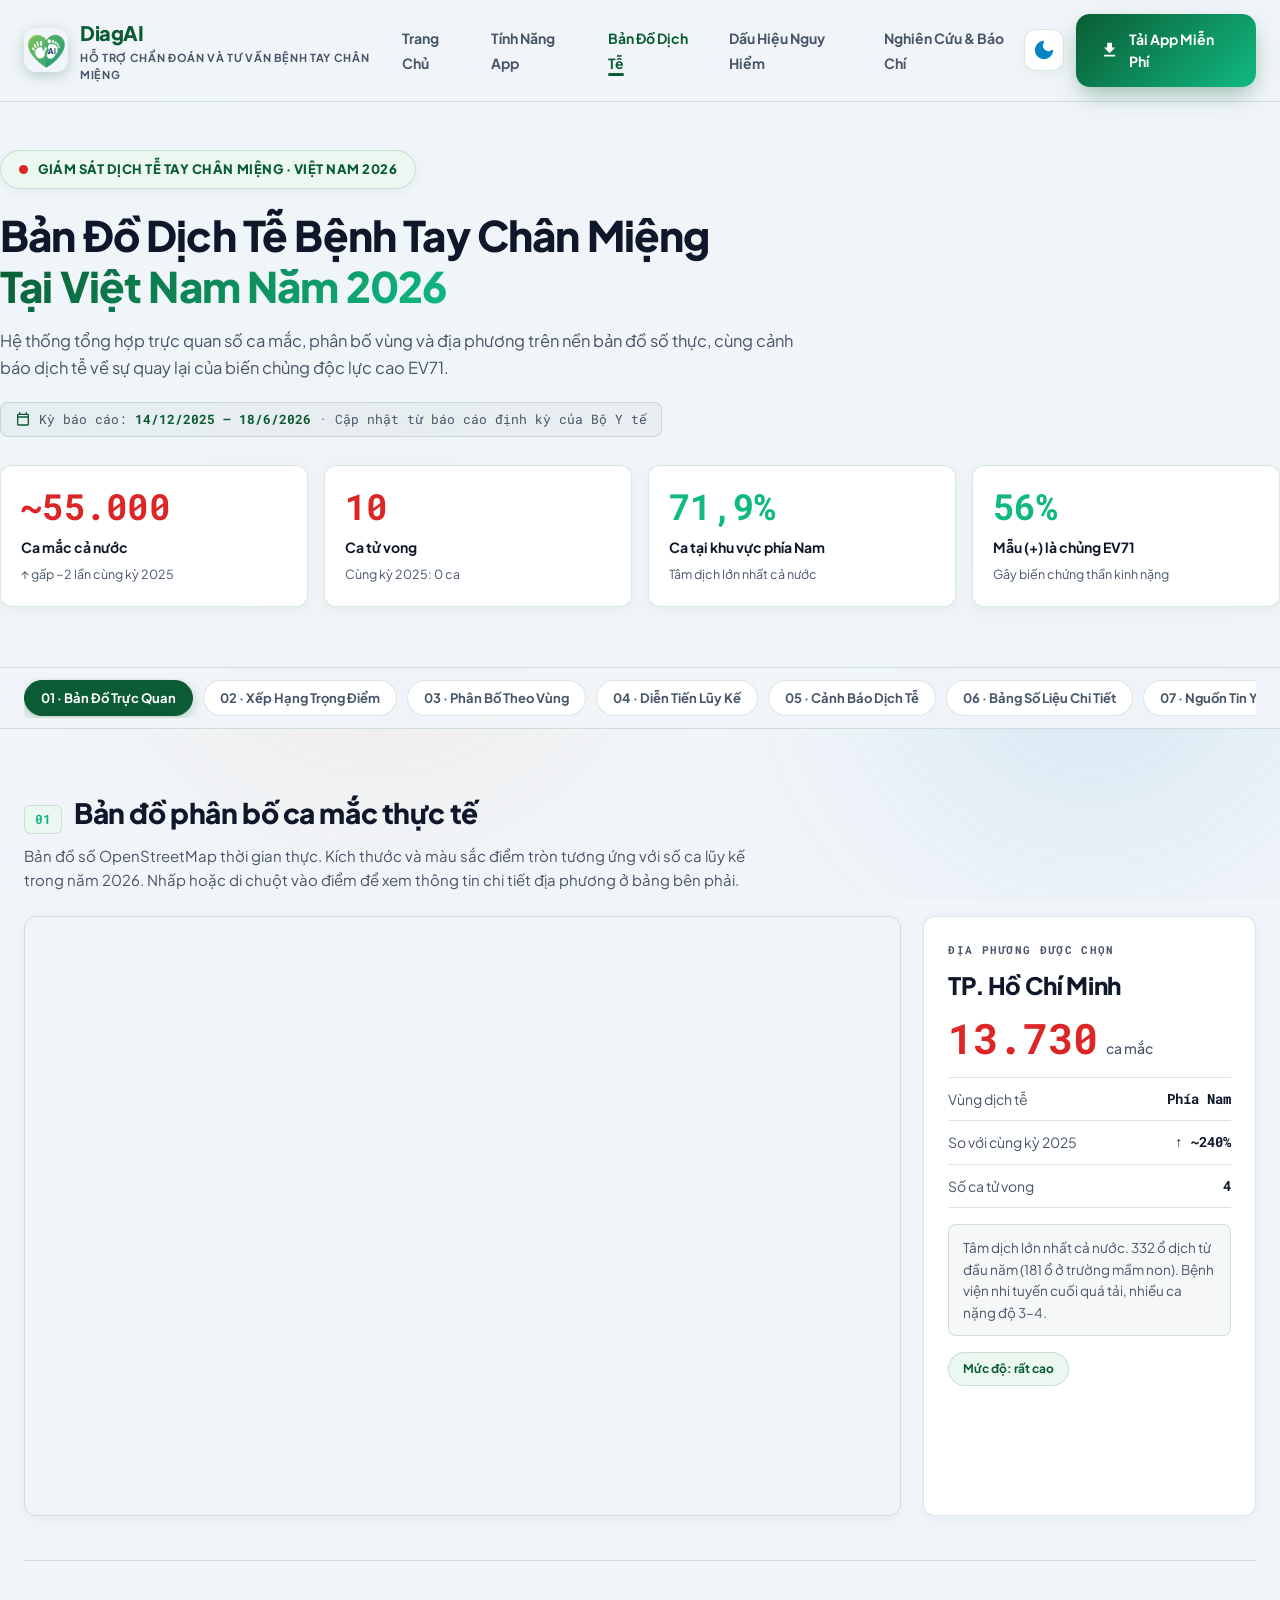
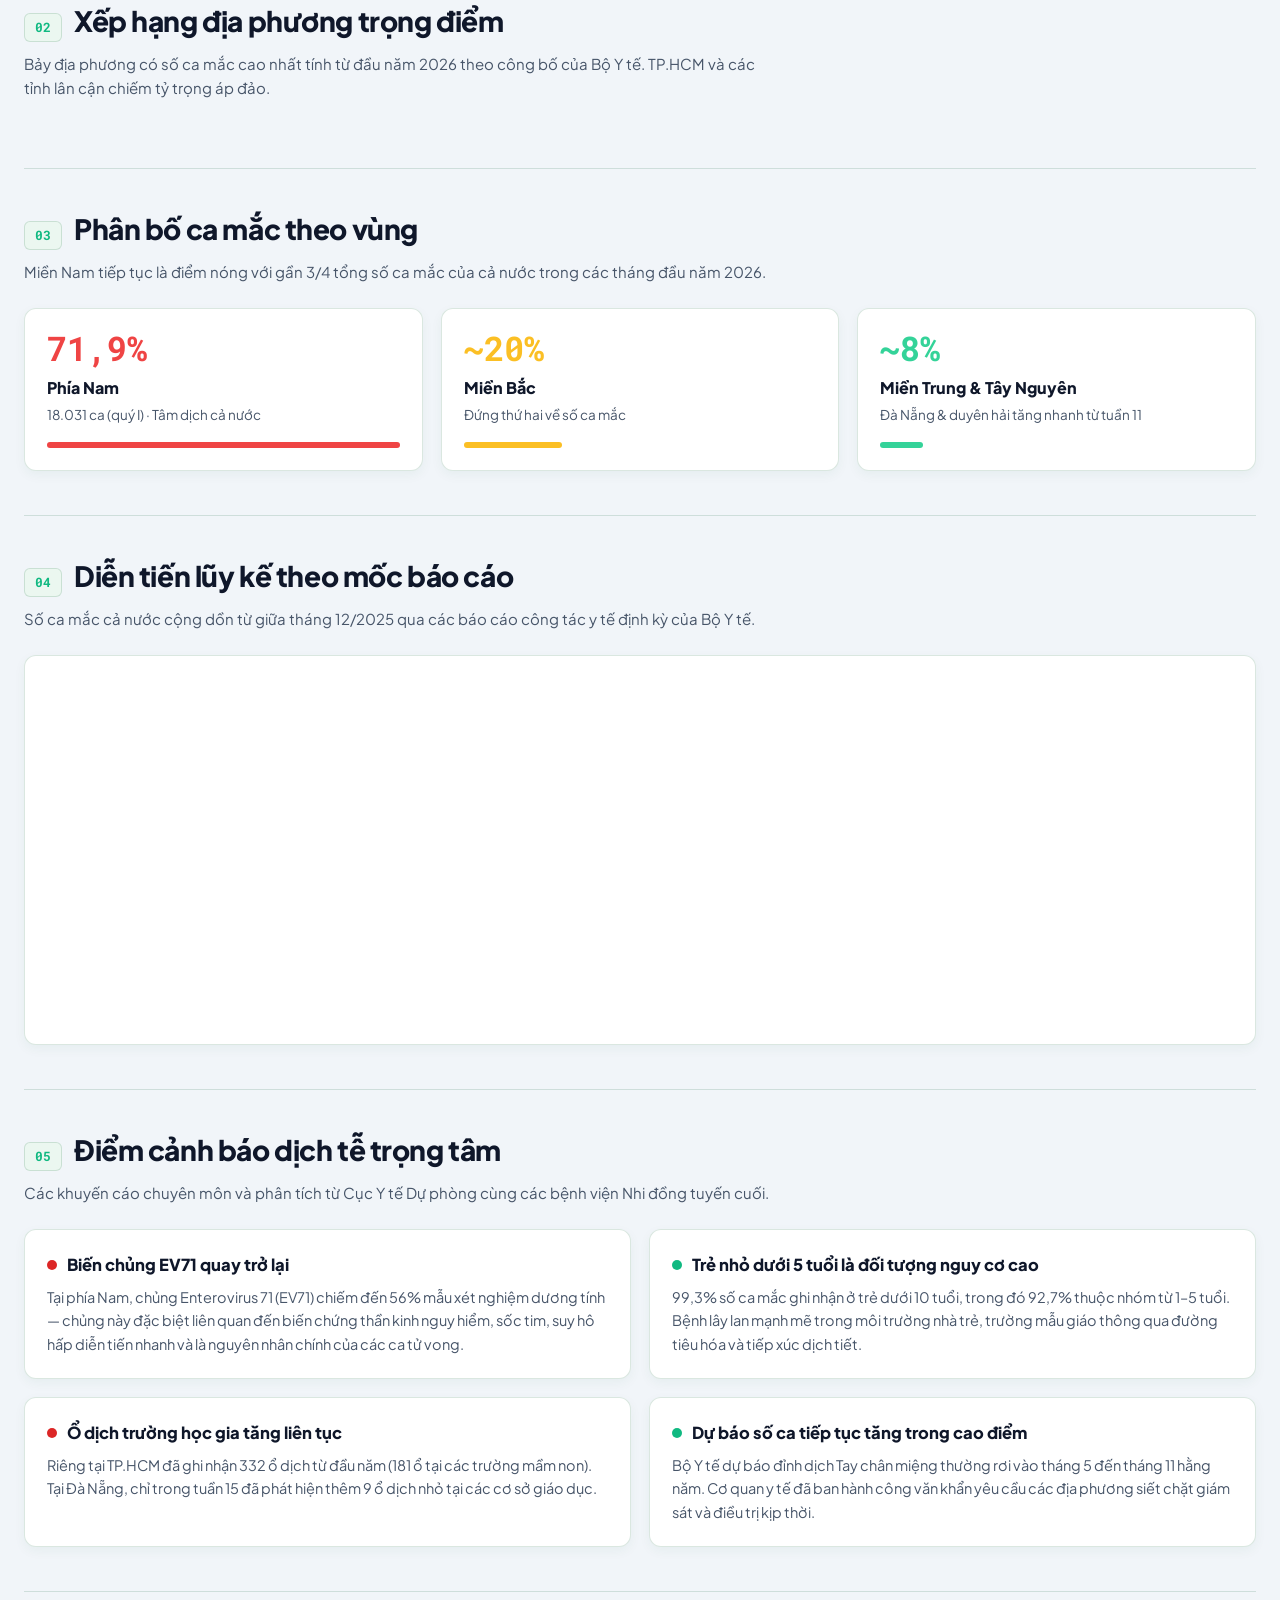
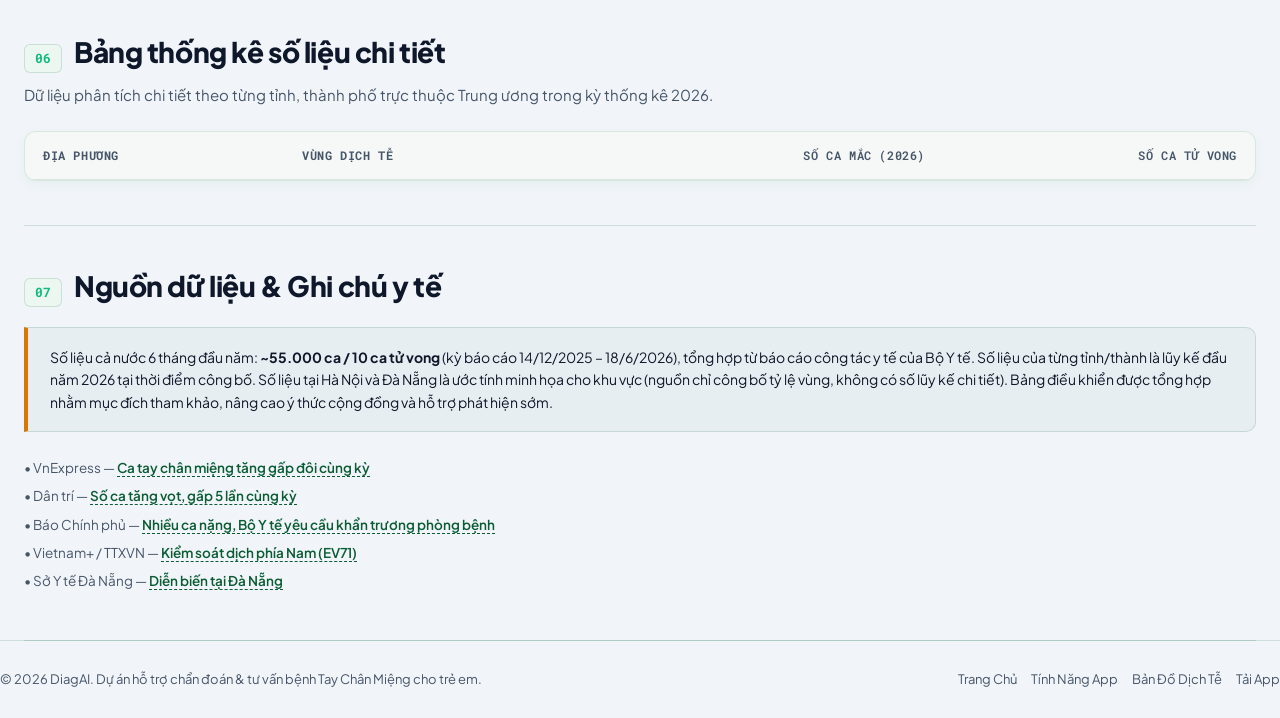
==== ban-do-dich-te-tay-chan-mieng-2026.html @ 247d1e2f "feat: tich hop tab Ban do dich te vao trang chu DiagAI" ====
<!DOCTYPE html>
<html lang="vi">

<head>
  <meta charset="UTF-8" />
  <meta name="viewport" content="width=device-width, initial-scale=1.0" />
  <title>Bản Đồ Dịch Tễ Tay Chân Miệng Việt Nam 2026 · DiagAI</title>
  <meta name="description"
    content="Giám sát trực quan diễn biến dịch Tay chân miệng Việt Nam 2026: Số ca mắc, phân bố theo tỉnh thành, tâm dịch phía Nam, cảnh báo chủng EV71 và phân tích diễn tiến lũy kế." />
  <link rel="icon" type="image/png" href="assets/icons/main.png" />
  <link rel="apple-touch-icon" href="assets/icons/main.png" />
  <link rel="preconnect" href="https://fonts.googleapis.com">
  <link rel="preconnect" href="https://fonts.gstatic.com" crossorigin>
  <link href="https://fonts.googleapis.com/css2?family=Plus+Jakarta+Sans:wght@400;500;600;700;800&family=Roboto+Mono:wght@500;600;700&display=swap" rel="stylesheet">
  <link rel="stylesheet" href="https://cdnjs.cloudflare.com/ajax/libs/leaflet/1.9.4/leaflet.min.css" />
  <link rel="stylesheet" href="assets/css/site.css">

  <style>
    /* ============ Scoped Styles for ban-do-dich-te ============ */
    :root {
      --s1: #86efac;
      --s2: #34d399;
      --s3: #fbbf24;
      --s4: #fb923c;
      --s5: #ef4444;
      --sec-border: var(--border, rgba(11, 92, 52, 0.15));
      --box-bg: var(--card-bg, #ffffff);
      --box-soft: rgba(11, 92, 52, 0.04);
    }

    [data-theme="dark"] {
      --box-soft: rgba(52, 211, 153, 0.06);
    }

    /* Page Hero */
    .map-hero {
      padding: 48px 0 32px;
      position: relative;
    }

    .hero-badge {
      display: inline-flex;
      align-items: center;
      gap: 10px;
      background: var(--primary-light);
      color: var(--primary);
      border: 1.5px solid var(--border);
      padding: 8px 18px;
      border-radius: 999px;
      font-size: 13px;
      font-weight: 800;
      letter-spacing: 0.04em;
      margin-bottom: 20px;
      box-shadow: var(--shadow-sm);
    }

    .pulse-indicator {
      width: 9px;
      height: 9px;
      border-radius: 50%;
      background: var(--danger);
      box-shadow: 0 0 0 0 rgba(239, 68, 68, 0.7);
      animation: pulseAlert 2s infinite;
    }

    @keyframes pulseAlert {
      0% { transform: scale(0.95); box-shadow: 0 0 0 0 rgba(239, 68, 68, 0.7); }
      70% { transform: scale(1); box-shadow: 0 0 0 9px rgba(239, 68, 68, 0); }
      100% { transform: scale(0.95); box-shadow: 0 0 0 0 rgba(239, 68, 68, 0); }
    }

    .map-hero h1 {
      font-size: clamp(28px, 4vw, 42px);
      font-weight: 800;
      line-height: 1.22;
      letter-spacing: -0.02em;
      color: var(--text);
      margin-bottom: 16px;
    }

    .map-hero h1 span.gradient-text {
      background: linear-gradient(135deg, var(--primary) 0%, var(--primary-accent) 100%);
      -webkit-background-clip: text;
      -webkit-text-fill-color: transparent;
    }

    .map-hero .lede {
      font-size: 16.5px;
      color: var(--text-muted);
      max-width: 820px;
      line-height: 1.65;
      margin-bottom: 20px;
    }

    .period-meta {
      font-family: 'Roboto Mono', monospace;
      font-size: 13px;
      color: var(--text-muted);
      display: inline-flex;
      align-items: center;
      gap: 8px;
      background: var(--box-soft);
      padding: 6px 14px;
      border-radius: 8px;
      border: 1px solid var(--border);
    }

    .period-meta b {
      color: var(--primary);
    }

    /* Subnav quick jump tabs */
    .map-subnav-wrapper {
      position: sticky;
      top: var(--header-h, 72px);
      z-index: 999;
      background: rgba(241, 245, 249, 0.94);
      backdrop-filter: blur(16px);
      -webkit-backdrop-filter: blur(16px);
      border-bottom: 1px solid var(--border);
      padding: 10px 0;
      margin-bottom: 24px;
      transition: background-color 0.3s ease;
    }

    [data-theme="dark"] .map-subnav-wrapper {
      background: rgba(7, 15, 10, 0.94);
    }

    .map-subnav {
      display: flex;
      align-items: center;
      gap: 10px;
      overflow-x: auto;
      scrollbar-width: none;
      -webkit-overflow-scrolling: touch;
      padding: 2px 0;
    }

    .map-subnav::-webkit-scrollbar {
      display: none;
    }

    .map-subnav a {
      flex-shrink: 0;
      text-decoration: none;
      font-size: 13px;
      font-weight: 700;
      color: var(--text-muted);
      padding: 7px 16px;
      border-radius: 999px;
      border: 1px solid var(--border);
      background: var(--card-bg);
      transition: all 0.2s ease;
    }

    .map-subnav a:hover,
    .map-subnav a.active {
      background: var(--primary);
      color: #ffffff;
      border-color: var(--primary);
      box-shadow: 0 4px 12px rgba(11, 92, 52, 0.25);
    }

    /* KPI Cards */
    .kpis {
      display: grid;
      grid-template-columns: repeat(4, 1fr);
      gap: 16px;
      margin: 28px 0;
    }

    .kpi {
      border: 1px solid var(--border);
      border-radius: var(--radius-sm);
      padding: 22px 20px;
      background: var(--card-bg);
      box-shadow: var(--shadow-sm);
      transition: transform 0.25s ease, box-shadow 0.25s ease;
    }

    .kpi:hover {
      transform: translateY(-3px);
      box-shadow: var(--shadow-md);
    }

    .kpi .num {
      font-family: 'Roboto Mono', monospace;
      font-weight: 700;
      font-size: clamp(26px, 3.2vw, 36px);
      line-height: 1;
      letter-spacing: -0.02em;
    }

    .kpi .num.red { color: var(--danger); }
    .kpi .num.grn { color: var(--primary-accent); }

    .kpi .lab {
      margin-top: 12px;
      font-size: 14px;
      font-weight: 700;
      color: var(--text);
    }

    .kpi .sub {
      margin-top: 6px;
      font-size: 12.5px;
      color: var(--text-muted);
    }

    /* Section layout */
    .map-section {
      padding: 38px 0 44px;
      border-bottom: 1px solid var(--border);
    }

    .sec-head {
      display: flex;
      align-items: baseline;
      gap: 12px;
      margin-bottom: 8px;
    }

    .sec-idx {
      font-family: 'Roboto Mono', monospace;
      font-size: 13px;
      font-weight: 700;
      color: var(--primary-accent);
      background: var(--primary-light);
      padding: 3px 10px;
      border-radius: 6px;
      border: 1px solid var(--border);
    }

    .sec-title {
      font-size: clamp(22px, 2.6vw, 28px);
      font-weight: 800;
      letter-spacing: -0.015em;
      color: var(--text);
    }

    .sec-desc {
      color: var(--text-muted);
      max-width: 760px;
      font-size: 15px;
      line-height: 1.6;
      margin-bottom: 24px;
    }

    /* Map Layout */
    .map-grid {
      display: grid;
      grid-template-columns: 1.45fr 0.55fr;
      gap: 22px;
      align-items: stretch;
    }

    #map {
      height: 600px;
      border-radius: var(--radius-sm);
      border: 1.5px solid var(--border);
      box-shadow: var(--shadow-sm);
      z-index: 1;
      overflow: hidden;
    }

    .leaflet-container {
      font-family: var(--font);
    }

    .legend-box {
      background: var(--card-bg);
      color: var(--text);
      padding: 12px 14px;
      border-radius: 10px;
      border: 1px solid var(--border);
      box-shadow: var(--shadow-md);
      font-size: 12.5px;
      line-height: 1.7;
    }

    .legend-box .lt {
      font-weight: 800;
      margin-bottom: 6px;
      font-size: 12px;
      text-transform: uppercase;
      letter-spacing: 0.04em;
      color: var(--text-muted);
    }

    .legend-box i {
      display: inline-block;
      width: 12px;
      height: 12px;
      border-radius: 3px;
      margin-right: 8px;
      vertical-align: -1px;
    }

    /* Detail Card */
    .detail {
      border: 1px solid var(--border);
      border-radius: var(--radius-sm);
      padding: 24px;
      background: var(--card-bg);
      box-shadow: var(--shadow-sm);
      display: flex;
      flex-direction: column;
    }

    .detail .dh {
      font-family: 'Roboto Mono', monospace;
      font-size: 11px;
      letter-spacing: 0.12em;
      text-transform: uppercase;
      color: var(--text-muted);
      font-weight: 700;
    }

    .detail .dname {
      font-size: 24px;
      font-weight: 800;
      color: var(--text);
      margin: 8px 0 12px;
      letter-spacing: -0.015em;
    }

    .detail .dbig {
      font-family: 'Roboto Mono', monospace;
      font-size: 42px;
      font-weight: 700;
      line-height: 1;
      color: var(--danger);
    }

    .detail .dbig small {
      font-size: 14px;
      color: var(--text-muted);
      font-weight: 500;
      margin-left: 8px;
      font-family: var(--font);
    }

    .detail-rows {
      margin-top: 18px;
      border-top: 1px solid var(--border);
    }

    .detail .drow {
      display: flex;
      justify-content: space-between;
      padding: 10px 0;
      border-bottom: 1px solid var(--border);
      font-size: 14px;
    }

    .detail .drow span {
      color: var(--text-muted);
    }

    .detail .drow b {
      font-family: 'Roboto Mono', monospace;
      color: var(--text);
    }

    .detail .dnote {
      margin-top: 16px;
      font-size: 13.5px;
      color: var(--text-muted);
      line-height: 1.6;
      background: var(--box-soft);
      padding: 12px 14px;
      border-radius: 8px;
      border: 1px solid var(--border);
    }

    .detail .tag {
      display: inline-block;
      margin-top: 16px;
      align-self: flex-start;
      font-size: 12px;
      font-weight: 700;
      color: var(--primary);
      background: var(--primary-light);
      padding: 6px 14px;
      border-radius: 20px;
      border: 1px solid var(--border);
    }

    /* Ranked Bars */
    .bars {
      margin-top: 20px;
      display: flex;
      flex-direction: column;
      gap: 12px;
    }

    .bar-row {
      display: grid;
      grid-template-columns: 140px 1fr 90px;
      align-items: center;
      gap: 16px;
    }

    .bar-row .bname {
      font-size: 14px;
      font-weight: 700;
      text-align: right;
      color: var(--text);
    }

    .bar-track {
      background: var(--box-soft);
      border-radius: 8px;
      height: 32px;
      overflow: hidden;
      border: 1px solid var(--border);
      padding: 2px;
    }

    .bar-fill {
      height: 100%;
      border-radius: 6px;
      transition: width 1.2s cubic-bezier(0.2, 0.7, 0.2, 1);
    }

    .bar-row .bval {
      font-family: 'Roboto Mono', monospace;
      font-weight: 700;
      font-size: 14.5px;
      color: var(--text);
    }

    /* Region Split */
    .split {
      display: grid;
      grid-template-columns: repeat(3, 1fr);
      gap: 18px;
      margin-top: 20px;
    }

    .rc {
      border: 1px solid var(--border);
      border-radius: var(--radius-sm);
      padding: 22px;
      background: var(--card-bg);
      box-shadow: var(--shadow-sm);
    }

    .rc .rp {
      font-family: 'Roboto Mono', monospace;
      font-size: 34px;
      font-weight: 800;
      line-height: 1;
    }

    .rc .rn {
      margin-top: 10px;
      font-weight: 800;
      font-size: 16px;
      color: var(--text);
    }

    .rc .rd {
      font-size: 13.5px;
      color: var(--text-muted);
      margin-top: 4px;
    }

    .rc .rbar {
      height: 6px;
      border-radius: 3px;
      margin-top: 16px;
    }

    /* Trend Chart */
    .chart-wrap {
      border: 1px solid var(--border);
      border-radius: var(--radius-sm);
      padding: 24px;
      background: var(--card-bg);
      box-shadow: var(--shadow-sm);
    }

    .chart-box {
      position: relative;
      width: 100%;
      height: 340px;
    }

    /* Facts Grid */
    .facts {
      display: grid;
      grid-template-columns: 1fr 1fr;
      gap: 18px;
      margin-top: 20px;
    }

    .fact {
      border: 1px solid var(--border);
      border-radius: var(--radius-sm);
      padding: 22px;
      background: var(--card-bg);
      box-shadow: var(--shadow-sm);
    }

    .fact h3 {
      font-size: 16.5px;
      font-weight: 800;
      margin-bottom: 8px;
      display: flex;
      align-items: center;
      gap: 10px;
      color: var(--text);
    }

    .fact h3 .ic {
      width: 10px;
      height: 10px;
      border-radius: 50%;
      background: var(--primary-accent);
      flex: none;
    }

    .fact.warn h3 .ic {
      background: var(--danger);
    }

    .fact p {
      font-size: 14.5px;
      color: var(--text-muted);
      line-height: 1.6;
    }

    /* Table */
    .table-responsive {
      overflow-x: auto;
      border: 1px solid var(--border);
      border-radius: var(--radius-sm);
      background: var(--card-bg);
      box-shadow: var(--shadow-sm);
      margin-top: 20px;
    }

    table {
      width: 100%;
      border-collapse: collapse;
      font-size: 14px;
    }

    th, td {
      text-align: left;
      padding: 14px 18px;
      border-bottom: 1px solid var(--border);
    }

    th {
      font-family: 'Roboto Mono', monospace;
      font-size: 12px;
      letter-spacing: 0.05em;
      text-transform: uppercase;
      color: var(--text-muted);
      font-weight: 700;
      background: var(--box-soft);
    }

    td.n, th.n {
      text-align: right;
      font-family: 'Roboto Mono', monospace;
      font-weight: 600;
    }

    tbody tr:hover {
      background: var(--box-soft);
    }

    .dot-cell {
      display: inline-block;
      width: 10px;
      height: 10px;
      border-radius: 50%;
      margin-right: 10px;
      vertical-align: -1px;
    }

    /* Sources / Notes */
    .disclaimer {
      margin-top: 18px;
      padding: 18px 22px;
      border-left: 4px solid var(--s3);
      background: var(--box-soft);
      font-size: 14px;
      color: var(--text);
      border-radius: 0 10px 10px 0;
      line-height: 1.6;
      border: 1px solid var(--border);
      border-left-width: 4px;
      border-left-color: var(--warning);
    }

    .srcs {
      font-size: 13.5px;
      color: var(--text-muted);
      line-height: 2.1;
      margin-top: 22px;
    }

    .srcs a {
      color: var(--primary);
      text-decoration: none;
      font-weight: 600;
      border-bottom: 1px dashed var(--primary);
    }

    .srcs a:hover {
      border-bottom-style: solid;
    }

    @media (max-width: 960px) {
      .kpis { grid-template-columns: repeat(2, 1fr); }
      .map-grid { grid-template-columns: 1fr; }
      #map { height: 440px; }
      .split { grid-template-columns: 1fr; }
      .facts { grid-template-columns: 1fr; }
      .bar-row { grid-template-columns: 100px 1fr 68px; gap: 10px; }
      .bar-row .bname { font-size: 13px; }
    }

    @media (max-width: 540px) {
      .kpis { grid-template-columns: 1fr; }
      .map-hero h1 { font-size: 25px; }
    }
  </style>
</head>

<body data-page="map">

  <!-- Header dùng chung đồng bộ toàn hệ thống DiagAI -->
  <div id="site-header"></div>

  <!-- Hero Section -->
  <header class="map-hero site-wrapper reveal">
    <div class="hero-badge">
      <span class="pulse-indicator"></span>
      GIÁM SÁT DỊCH TỄ TAY CHÂN MIỆNG · VIỆT NAM 2026
    </div>
    <h1>Bản Đồ Dịch Tễ Bệnh Tay Chân Miệng <br /><span class="gradient-text">Tại Việt Nam Năm 2026</span></h1>
    <p class="lede">Hệ thống tổng hợp trực quan số ca mắc, phân bố vùng và địa phương trên nền bản đồ số thực, cùng cảnh báo dịch tễ về sự quay lại của biến chủng độc lực cao EV71.</p>
    <div class="period-meta">
      <svg class="svg-icon" viewBox="0 0 24 24" style="color:var(--primary);width:16px;height:16px;"><path d="M19 4h-1V2h-2v2H8V2H6v2H5c-1.11 0-1.99.9-1.99 2L3 20c0 1.1.89 2 2 2h14c1.1 0 2-.9 2-2V6c0-1.1-.9-2-2-2zm0 16H5V10h14v10zm0-12H5V6h14v2z"/></svg>
      Kỳ báo cáo: <b>14/12/2025 – 18/6/2026</b> · Cập nhật từ báo cáo định kỳ của Bộ Y tế
    </div>

    <!-- Quick KPIs -->
    <div class="kpis">
      <div class="kpi">
        <div class="num red">~55.000</div>
        <div class="lab">Ca mắc cả nước</div>
        <div class="sub">↑ gấp ~2 lần cùng kỳ 2025</div>
      </div>
      <div class="kpi">
        <div class="num red">10</div>
        <div class="lab">Ca tử vong</div>
        <div class="sub">Cùng kỳ 2025: 0 ca</div>
      </div>
      <div class="kpi">
        <div class="num grn">71,9%</div>
        <div class="lab">Ca tại khu vực phía Nam</div>
        <div class="sub">Tâm dịch lớn nhất cả nước</div>
      </div>
      <div class="kpi">
        <div class="num grn">56%</div>
        <div class="lab">Mẫu (+) là chủng EV71</div>
        <div class="sub">Gây biến chứng thần kinh nặng</div>
      </div>
    </div>
  </header>

  <!-- Subnav Quick Jump -->
  <div class="map-subnav-wrapper">
    <div class="site-wrapper">
      <nav class="map-subnav" id="map-subnav">
        <a href="#sec-map" class="active">01 · Bản Đồ Trực Quan</a>
        <a href="#sec-rank">02 · Xếp Hạng Trọng Điểm</a>
        <a href="#sec-region">03 · Phân Bố Theo Vùng</a>
        <a href="#sec-trend">04 · Diễn Tiến Lũy Kế</a>
        <a href="#sec-facts">05 · Cảnh Báo Dịch Tễ</a>
        <a href="#sec-data">06 · Bảng Số Liệu Chi Tiết</a>
        <a href="#sec-source">07 · Nguồn Tin Y Tế</a>
      </nav>
    </div>
  </div>

  <main class="site-wrapper">
    <!-- 01. MAP -->
    <section id="sec-map" class="map-section reveal">
      <div class="sec-head">
        <span class="sec-idx">01</span>
        <h2 class="sec-title">Bản đồ phân bố ca mắc thực tế</h2>
      </div>
      <p class="sec-desc">Bản đồ số OpenStreetMap thời gian thực. Kích thước và màu sắc điểm tròn tương ứng với số ca lũy kế trong năm 2026. Nhấp hoặc di chuột vào điểm để xem thông tin chi tiết địa phương ở bảng bên phải.</p>
      
      <div class="map-grid">
        <div id="map"></div>
        <div class="detail" id="detail">
          <div class="dh">Địa phương được chọn</div>
          <div class="dname" id="d-name">TP. Hồ Chí Minh</div>
          <div class="dbig"><span id="d-num">13.730</span><small>ca mắc</small></div>
          <div class="detail-rows">
            <div class="drow"><span>Vùng dịch tễ</span><b id="d-region">Phía Nam</b></div>
            <div class="drow"><span>So với cùng kỳ 2025</span><b id="d-trend">↑ ~240%</b></div>
            <div class="drow"><span>Số ca tử vong</span><b id="d-death">4</b></div>
          </div>
          <p class="dnote" id="d-note">Tâm dịch lớn nhất cả nước. 332 ổ dịch từ đầu năm (181 ổ ở trường mầm non). Bệnh viện nhi tuyến cuối quá tải, nhiều ca nặng độ 3–4.</p>
          <span class="tag" id="d-tag">Mức độ: rất cao</span>
        </div>
      </div>
    </section>

    <!-- 02. RANK -->
    <section id="sec-rank" class="map-section reveal">
      <div class="sec-head">
        <span class="sec-idx">02</span>
        <h2 class="sec-title">Xếp hạng địa phương trọng điểm</h2>
      </div>
      <p class="sec-desc">Bảy địa phương có số ca mắc cao nhất tính từ đầu năm 2026 theo công bố của Bộ Y tế. TP.HCM và các tỉnh lân cận chiếm tỷ trọng áp đảo.</p>
      <div class="bars" id="bars"></div>
    </section>

    <!-- 03. REGION -->
    <section id="sec-region" class="map-section reveal">
      <div class="sec-head">
        <span class="sec-idx">03</span>
        <h2 class="sec-title">Phân bố ca mắc theo vùng</h2>
      </div>
      <p class="sec-desc">Miền Nam tiếp tục là điểm nóng với gần 3/4 tổng số ca mắc của cả nước trong các tháng đầu năm 2026.</p>
      <div class="split">
        <div class="rc">
          <div class="rp" style="color:var(--s5)">71,9%</div>
          <div class="rn">Phía Nam</div>
          <div class="rd">18.031 ca (quý I) · Tâm dịch cả nước</div>
          <div class="rbar" style="background:var(--s5);width:100%"></div>
        </div>
        <div class="rc">
          <div class="rp" style="color:var(--s3)">~20%</div>
          <div class="rn">Miền Bắc</div>
          <div class="rd">Đứng thứ hai về số ca mắc</div>
          <div class="rbar" style="background:var(--s3);width:28%"></div>
        </div>
        <div class="rc">
          <div class="rp" style="color:var(--s2)">~8%</div>
          <div class="rn">Miền Trung &amp; Tây Nguyên</div>
          <div class="rd">Đà Nẵng &amp; duyên hải tăng nhanh từ tuần 11</div>
          <div class="rbar" style="background:var(--s2);width:12%"></div>
        </div>
      </div>
    </section>

    <!-- 04. TREND -->
    <section id="sec-trend" class="map-section reveal">
      <div class="sec-head">
        <span class="sec-idx">04</span>
        <h2 class="sec-title">Diễn tiến lũy kế theo mốc báo cáo</h2>
      </div>
      <p class="sec-desc">Số ca mắc cả nước cộng dồn từ giữa tháng 12/2025 qua các báo cáo công tác y tế định kỳ của Bộ Y tế.</p>
      <div class="chart-wrap">
        <div class="chart-box">
          <canvas id="trendChart" role="img" aria-label="Biểu đồ đường số ca tay chân miệng lũy kế cả nước 2026: cuối tháng 3 khoảng 25.094, giữa tháng 4 khoảng 34.432, giữa tháng 6 khoảng 55.000"></canvas>
        </div>
      </div>
    </section>

    <!-- 05. FACTS -->
    <section id="sec-facts" class="map-section reveal">
      <div class="sec-head">
        <span class="sec-idx">05</span>
        <h2 class="sec-title">Điểm cảnh báo dịch tễ trọng tâm</h2>
      </div>
      <p class="sec-desc">Các khuyến cáo chuyên môn và phân tích từ Cục Y tế Dự phòng cùng các bệnh viện Nhi đồng tuyến cuối.</p>
      <div class="facts">
        <div class="fact warn">
          <h3><span class="ic"></span>Biến chủng EV71 quay trở lại</h3>
          <p>Tại phía Nam, chủng Enterovirus 71 (EV71) chiếm đến 56% mẫu xét nghiệm dương tính — chủng này đặc biệt liên quan đến biến chứng thần kinh nguy hiểm, sốc tim, suy hô hấp diễn tiến nhanh và là nguyên nhân chính của các ca tử vong.</p>
        </div>
        <div class="fact">
          <h3><span class="ic"></span>Trẻ nhỏ dưới 5 tuổi là đối tượng nguy cơ cao</h3>
          <p>99,3% số ca mắc ghi nhận ở trẻ dưới 10 tuổi, trong đó 92,7% thuộc nhóm từ 1–5 tuổi. Bệnh lây lan mạnh mẽ trong môi trường nhà trẻ, trường mẫu giáo thông qua đường tiêu hóa và tiếp xúc dịch tiết.</p>
        </div>
        <div class="fact warn">
          <h3><span class="ic"></span>Ổ dịch trường học gia tăng liên tục</h3>
          <p>Riêng tại TP.HCM đã ghi nhận 332 ổ dịch từ đầu năm (181 ổ tại các trường mầm non). Tại Đà Nẵng, chỉ trong tuần 15 đã phát hiện thêm 9 ổ dịch nhỏ tại các cơ sở giáo dục.</p>
        </div>
        <div class="fact">
          <h3><span class="ic"></span>Dự báo số ca tiếp tục tăng trong cao điểm</h3>
          <p>Bộ Y tế dự báo đỉnh dịch Tay chân miệng thường rơi vào tháng 5 đến tháng 11 hằng năm. Cơ quan y tế đã ban hành công văn khẩn yêu cầu các địa phương siết chặt giám sát và điều trị kịp thời.</p>
        </div>
      </div>
    </section>

    <!-- 06. DATA TABLE -->
    <section id="sec-data" class="map-section reveal">
      <div class="sec-head">
        <span class="sec-idx">06</span>
        <h2 class="sec-title">Bảng thống kê số liệu chi tiết</h2>
      </div>
      <p class="sec-desc">Dữ liệu phân tích chi tiết theo từng tỉnh, thành phố trực thuộc Trung ương trong kỳ thống kê 2026.</p>
      <div class="table-responsive">
        <table>
          <thead>
            <tr>
              <th>Địa phương</th>
              <th>Vùng dịch tễ</th>
              <th class="n">Số ca mắc (2026)</th>
              <th class="n">Số ca tử vong</th>
            </tr>
          </thead>
          <tbody id="tbody"></tbody>
        </table>
      </div>
    </section>

    <!-- 07. SOURCES & DISCLAIMER -->
    <section id="sec-source" class="map-section reveal">
      <div class="sec-head">
        <span class="sec-idx">07</span>
        <h2 class="sec-title">Nguồn dữ liệu &amp; Ghi chú y tế</h2>
      </div>
      <div class="disclaimer">
        Số liệu cả nước 6 tháng đầu năm: <b>~55.000 ca / 10 ca tử vong</b> (kỳ báo cáo 14/12/2025 – 18/6/2026), tổng hợp từ báo cáo công tác y tế của Bộ Y tế. Số liệu của từng tỉnh/thành là lũy kế đầu năm 2026 tại thời điểm công bố. Số liệu tại Hà Nội và Đà Nẵng là ước tính minh họa cho khu vực (nguồn chỉ công bố tỷ lệ vùng, không có số lũy kế chi tiết). Bảng điều khiển được tổng hợp nhằm mục đích tham khảo, nâng cao ý thức cộng đồng và hỗ trợ phát hiện sớm.
      </div>
      <p class="srcs">
        • VnExpress — <a href="https://vnexpress.net/ca-sot-xuat-huyet-va-tay-chan-mieng-tang-gap-doi-cung-ky-5091678.html" target="_blank" rel="noopener">Ca tay chân miệng tăng gấp đôi cùng kỳ</a><br>
        • Dân trí — <a href="https://dantri.com.vn/suc-khoe/so-ca-mac-tay-chan-mieng-tang-vot-gap-5-lan-so-voi-cung-ky-20260327093306349.htm" target="_blank" rel="noopener">Số ca tăng vọt, gấp 5 lần cùng kỳ</a><br>
        • Báo Chính phủ — <a href="https://baochinhphu.vn/nhieu-ca-nang-benh-tay-chan-mieng-bo-y-te-yeu-cau-khan-truong-phong-benh-102260329100504503.htm" target="_blank" rel="noopener">Nhiều ca nặng, Bộ Y tế yêu cầu khẩn trương phòng bệnh</a><br>
        • Vietnam+ / TTXVN — <a href="https://www.vietnamplus.vn/nhanh-chong-kiem-soat-tinh-hinh-dich-benh-tay-chan-mieng-o-khu-vuc-phia-nam-post1101683.vnp" target="_blank" rel="noopener">Kiểm soát dịch phía Nam (EV71)</a><br>
        • Sở Y tế Đà Nẵng — <a href="https://soyte.danang.gov.vn/vi/web/syt/w/quyet-liet-thuc-hien-cong-tac-dieu-tra-kiem-tra-xu-ly-phong-chong-dieu-tri-benh-tay-chan-mieng-tren-dia-ban-thanh-pho-da-nang" target="_blank" rel="noopener">Diễn biến tại Đà Nẵng</a>
      </p>
    </section>
  </main>

  <!-- Footer dùng chung -->
  <div id="site-footer"></div>

  <!-- Scripts -->
  <script src="https://cdnjs.cloudflare.com/ajax/libs/leaflet/1.9.4/leaflet.min.js"></script>
  <script src="https://cdnjs.cloudflare.com/ajax/libs/Chart.js/4.4.1/chart.umd.js"></script>
  <script src="assets/js/site.js"></script>
  <script>
    const cities = [
      { name: "TP. Hồ Chí Minh", short: "TP.HCM", region: "Phía Nam", cases: 13730, deaths: 4, trend: "↑ ~240%", lat: 10.776, lng: 106.700,
        note: "Tâm dịch lớn nhất cả nước. 332 ổ dịch từ đầu năm (181 ổ ở trường mầm non). Bệnh viện nhi tuyến cuối quá tải, nhiều ca nặng độ 3–4." },
      { name: "Tây Ninh", short: "Tây Ninh", region: "Phía Nam", cases: 3331, deaths: 0, trend: "↑ mạnh", lat: 11.310, lng: 106.098,
        note: "Một trong các tỉnh phía Nam có số ca tập trung cao, thuộc nhóm trọng điểm giám sát của Viện Pasteur TP.HCM." },
      { name: "Đồng Nai", short: "Đồng Nai", region: "Phía Nam", cases: 2172, deaths: 1, trend: "↑ mạnh", lat: 10.964, lng: 106.842,
        note: "Dịch 2025 kéo dài sang tháng 1/2026 khiến số ca lũy kế cao. Nhiều ca nặng độ 3–4 phải thở máy, lọc máu." },
      { name: "Đồng Tháp", short: "Đồng Tháp", region: "Phía Nam", cases: 1900, deaths: 1, trend: "↑", lat: 10.454, lng: 105.633,
        note: "Vùng ĐBSCL, số ca gia tăng cùng xu hướng chung của khu vực phía Nam." },
      { name: "An Giang", short: "An Giang", region: "Phía Nam", cases: 1890, deaths: 1, trend: "↑", lat: 10.521, lng: 105.126,
        note: "Ghi nhận 1 ca tử vong. Thuộc nhóm địa phương ĐBSCL có số mắc cao." },
      { name: "TP. Cần Thơ", short: "Cần Thơ", region: "Phía Nam", cases: 1815, deaths: 1, trend: "↑", lat: 10.045, lng: 105.746,
        note: "Trung tâm ĐBSCL, ghi nhận 1 ca tử vong, số ca ở mức cao trong khu vực." },
      { name: "Vĩnh Long", short: "Vĩnh Long", region: "Phía Nam", cases: 1711, deaths: 0, trend: "↑", lat: 10.253, lng: 105.972,
        note: "Thuộc nhóm 7 địa phương có số ca cao nhất cả nước theo báo cáo Bộ Y tế." },
      { name: "Cà Mau", short: "Cà Mau", region: "Phía Nam", cases: 1472, deaths: 1, trend: "↑ 149%", lat: 9.177, lng: 105.150,
        note: "Tăng 149% so với cùng kỳ 2025 (590 ca). 1 ca tử vong là bé trai 3 tuổi." },
      { name: "Đà Nẵng", short: "Đà Nẵng", region: "Miền Trung", cases: 900, deaths: 0, trend: "↑ 105%/tuần", lat: 16.054, lng: 108.202,
        note: "Số ca tăng liên tục từ tuần 11; tuần 15 ghi nhận 215 ca (+105%), 9 ổ dịch nhỏ. Số hiển thị là ước tính lũy kế minh họa." },
      { name: "Hà Nội", short: "Hà Nội", region: "Miền Bắc", cases: 1200, deaths: 0, trend: "↑", lat: 21.028, lng: 105.834,
        note: "Đại diện khu vực miền Bắc — vùng có số ca đứng thứ hai cả nước. Số hiển thị là ước tính minh họa cho khu vực." }
    ];

    function colorFor(c) {
      if (c >= 10000) return '#ef4444';
      if (c >= 3000) return '#fb923c';
      if (c >= 1800) return '#fbbf24';
      if (c >= 1000) return '#34d399';
      return '#86efac';
    }

    function levelFor(c) {
      if (c >= 10000) return "Rất cao (Nguy cấp)";
      if (c >= 3000) return "Cao";
      if (c >= 1800) return "Khá cao";
      if (c >= 1000) return "Trung bình";
      return "Thấp";
    }

    function radiusFor(c) {
      return Math.max(10, Math.min(38, Math.sqrt(c) / 3.3));
    }

    function fmt(n) {
      return n.toLocaleString('vi-VN');
    }

    // ---- Leaflet Map Initialization ----
    var map = L.map('map', { scrollWheelZoom: false }).setView([15.9, 107.5], 5.4);

    // Sử dụng tile OpenStreetMap France: Tốc độ cao, hỗ trợ CORS, không bị lỗi 403 Forbidden
    L.tileLayer('https://{s}.tile.openstreetmap.fr/osmfr/{z}/{x}/{y}.png', {
      attribution: '&copy; <a href="https://www.openstreetmap.org/copyright" target="_blank" rel="noopener">OpenStreetMap</a> contributors',
      maxZoom: 19
    }).addTo(map);

    cities.forEach(function (c) {
      var marker = L.circleMarker([c.lat, c.lng], {
        radius: radiusFor(c.cases),
        fillColor: colorFor(c.cases),
        color: '#ffffff',
        weight: 2,
        opacity: 1,
        fillOpacity: 0.85
      }).addTo(map);

      marker.bindTooltip('<b>' + c.short + '</b><br>' + fmt(c.cases) + ' ca mắc', { direction: 'top' });
      marker.on('click', function () {
        showDetail(c);
        map.setView([c.lat, c.lng], 7, { animate: true });
      });
      marker.on('mouseover', function () {
        showDetail(c);
      });
    });

    // Legend
    var legend = L.control({ position: 'bottomright' });
    legend.onAdd = function () {
      var d = L.DomUtil.create('div', 'legend-box');
      d.innerHTML = '<div class="lt">Mức độ ca mắc</div>' +
        '<div><i style="background:#ef4444"></i>≥ 10.000 ca</div>' +
        '<div><i style="background:#fb923c"></i>3.000 – 9.999</div>' +
        '<div><i style="background:#fbbf24"></i>1.800 – 2.999</div>' +
        '<div><i style="background:#34d399"></i>1.000 – 1.799</div>' +
        '<div><i style="background:#86efac"></i>&lt; 1.000</div>';
      return d;
    };
    legend.addTo(map);

    function showDetail(c) {
      document.getElementById('d-name').textContent = c.name;
      document.getElementById('d-num').textContent = fmt(c.cases);
      document.getElementById('d-region').textContent = c.region;
      document.getElementById('d-trend').textContent = c.trend;
      document.getElementById('d-death').textContent = c.deaths;
      document.getElementById('d-note').textContent = c.note;
      document.getElementById('d-tag').textContent = "Mức độ: " + levelFor(c.cases);
    }

    // ---- Ranked Bars ----
    var ranked = cities.filter(function (c) { return c.region === "Phía Nam"; }).sort(function (a, b) { return b.cases - a.cases; }).slice(0, 7);
    var maxC = ranked[0].cases;
    var barsEl = document.getElementById('bars');
    ranked.forEach(function (c) {
      var row = document.createElement('div');
      row.className = 'bar-row';
      row.innerHTML = '<div class="bname">' + c.short + '</div>' +
        '<div class="bar-track"><div class="bar-fill" style="width:0%;background:' + colorFor(c.cases) + '"></div></div>' +
        '<div class="bval">' + fmt(c.cases) + '</div>';
      barsEl.appendChild(row);
      setTimeout(function () {
        row.querySelector('.bar-fill').style.width = (c.cases / maxC * 100) + '%';
      }, 150);
    });

    // ---- Data Table ----
    var tb = document.getElementById('tbody');
    [].concat(cities).sort(function (a, b) { return b.cases - a.cases; }).forEach(function (c) {
      var tr = document.createElement('tr');
      tr.innerHTML = '<td><span class="dot-cell" style="background:' + colorFor(c.cases) + '"></span><b>' + c.name + '</b></td>' +
        '<td>' + c.region + '</td><td class="n">' + fmt(c.cases) + '</td><td class="n">' + c.deaths + '</td>';
      tb.appendChild(tr);
    });

    // ---- Trend Chart ----
    var trendCtx = document.getElementById('trendChart');
    if (trendCtx) {
      new Chart(trendCtx, {
        type: 'line',
        data: {
          labels: ['Cuối T3/2026', 'Giữa T4/2026', 'Giữa T6/2026'],
          datasets: [{
            label: 'Ca mắc lũy kế cả nước',
            data: [25094, 34432, 55000],
            borderColor: '#0B5C34',
            backgroundColor: 'rgba(11, 92, 52, 0.12)',
            borderWidth: 3,
            fill: true,
            tension: 0.35,
            pointRadius: 6,
            pointHoverRadius: 8,
            pointBackgroundColor: '#10B981',
            pointBorderColor: '#ffffff',
            pointBorderWidth: 2
          }]
        },
        options: {
          responsive: true,
          maintainAspectRatio: false,
          plugins: {
            legend: { display: false },
            tooltip: {
              callbacks: {
                label: function (x) { return fmt(x.parsed.y) + ' ca mắc lũy kế'; }
              }
            }
          },
          scales: {
            y: {
              beginAtZero: true,
              grid: { color: 'rgba(148, 163, 184, 0.15)' },
              ticks: {
                callback: function (v) { return fmt(v); },
                font: { family: 'Roboto Mono', size: 12 }
              }
            },
            x: {
              grid: { display: false },
              ticks: { font: { family: 'Roboto Mono', size: 12 } }
            }
          }
        }
      });
    }

    // Subnav scroll spy
    var subnavLinks = Array.from(document.querySelectorAll('#map-subnav a'));
    var sectionTargets = subnavLinks.map(function (link) {
      return document.querySelector(link.getAttribute('href'));
    });

    function updateSubnavActive() {
      var scrollY = window.pageYOffset;
      var activeIndex = 0;
      sectionTargets.forEach(function (sec, idx) {
        if (sec && (sec.offsetTop - 160) <= scrollY) {
          activeIndex = idx;
        }
      });
      subnavLinks.forEach(function (link, idx) {
        if (idx === activeIndex) link.classList.add('active');
        else link.classList.remove('active');
      });
    }

    window.addEventListener('scroll', updateSubnavActive, { passive: true });
    updateSubnavActive();
  </script>
</body>

</html>
---- assets/css/site.css ----
/* =========================================================
   DiagAI - Shared site styles (dùng chung cho mọi trang)
   Biến màu, header/nav, nút bấm, lightbox, các khối dùng lại
   ========================================================= */

:root {
  --primary: #0B5C34;
  --primary-dark: #05381F;
  --primary-light: #EBF7F0;
  --primary-accent: #10B981;
  --secondary: #0284C7;
  --warning: #D97706;
  --danger: #DC2626;
  --danger-light: #FEF2F2;
  --bg: #F1F5F9;
  --card-bg: #FFFFFF;
  --text: #0F172A;
  --text-muted: #475569;
  --border: rgba(11, 92, 52, 0.15);
  --shadow-sm: 0 4px 12px rgba(11, 92, 52, 0.05);
  --shadow-md: 0 16px 36px -8px rgba(11, 92, 52, 0.14);
  --shadow-lg: 0 24px 48px -12px rgba(11, 92, 52, 0.22);
  --radius: 20px;
  --radius-sm: 12px;
  --font: 'Plus Jakarta Sans', -apple-system, BlinkMacSystemFont, sans-serif;
}

[data-theme="dark"] {
  --primary: #34D399;
  --primary-dark: #10B981;
  --primary-light: #062C19;
  --primary-accent: #059669;
  --secondary: #38BDF8;
  --warning: #FBBF24;
  --danger: #F87171;
  --danger-light: #2A1010;
  --bg: #070F0A;
  --card-bg: #0F1F16;
  --text: #F8FAFC;
  --text-muted: #94A3B8;
  --border: rgba(52, 211, 153, 0.22);
  --shadow-sm: 0 4px 12px rgba(0, 0, 0, 0.4);
  --shadow-md: 0 16px 36px -8px rgba(0, 0, 0, 0.6);
  --shadow-lg: 0 24px 48px -12px rgba(0, 0, 0, 0.8);
}

* {
  box-sizing: border-box;
  margin: 0;
  padding: 0;
}

html {
  scroll-behavior: smooth;
}

body {
  font-family: var(--font);
  background-color: var(--bg);
  color: var(--text);
  line-height: 1.6;
  overflow-x: clip;
  transition: background-color 0.3s ease, color 0.3s ease;
  position: relative;
}

.svg-icon {
  width: 20px;
  height: 20px;
  fill: currentColor;
  display: inline-block;
  vertical-align: middle;
}

.svg-icon.lg { width: 28px; height: 28px; }
.svg-icon.xl { width: 36px; height: 36px; }

.site-wrapper {
  max-width: 1400px;
  margin: 0 auto;
  padding: 0 24px;
}

/* ---------- Header / Nav (dùng chung mọi trang) ---------- */
header {
  position: sticky;
  top: 0;
  z-index: 99999;
  background: rgba(241, 245, 249, 0.95);
  backdrop-filter: blur(20px);
  -webkit-backdrop-filter: blur(20px);
  border-bottom: 1px solid var(--border);
  padding: 14px 0;
  transition: padding 0.3s ease, background-color 0.3s ease, box-shadow 0.3s ease, border-color 0.3s ease;
}

header.is-scrolled {
  padding: 10px 0;
  background: rgba(241, 245, 249, 0.98);
  box-shadow: 0 10px 30px -5px rgba(11, 92, 52, 0.15);
  border-bottom-color: rgba(11, 92, 52, 0.25);
}

[data-theme="dark"] header {
  background: rgba(7, 15, 10, 0.92);
}

[data-theme="dark"] header.is-scrolled {
  box-shadow: 0 8px 24px -4px rgba(0, 0, 0, 0.6);
  border-bottom-color: rgba(52, 211, 153, 0.3);
}

.nav-wrapper {
  display: flex;
  align-items: center;
  justify-content: space-between;
}

.brand {
  display: flex;
  align-items: center;
  gap: 12px;
  text-decoration: none;
  color: var(--text);
}

.brand img {
  width: 44px;
  height: 44px;
  border-radius: 12px;
  object-fit: cover;
  box-shadow: 0 4px 14px rgba(11, 92, 52, 0.25);
}

.brand-info h1 {
  font-size: 20px;
  font-weight: 800;
  color: var(--primary);
  letter-spacing: -0.02em;
}

.brand-info p {
  font-size: 11px;
  font-weight: 700;
  color: var(--text-muted);
  text-transform: uppercase;
  letter-spacing: 0.06em;
}

.nav-links {
  display: flex;
  align-items: center;
  gap: 26px;
  list-style: none;
}

.nav-links a {
  text-decoration: none;
  color: var(--text-muted);
  font-weight: 700;
  font-size: 14px;
  transition: color 0.2s ease;
}

.nav-links a:hover,
.nav-links a.active {
  color: var(--primary);
}

.nav-actions {
  display: flex;
  align-items: center;
  gap: 12px;
}

.theme-toggle {
  background: var(--card-bg);
  border: 1.5px solid var(--border);
  color: var(--text);
  width: 42px;
  height: 42px;
  border-radius: 12px;
  cursor: pointer;
  display: flex;
  align-items: center;
  justify-content: center;
  transition: all 0.3s cubic-bezier(0.34, 1.56, 0.64, 1);
  position: relative;
  overflow: hidden;
  box-shadow: var(--shadow-sm);
}

.theme-toggle:hover {
  border-color: var(--primary);
  transform: scale(1.08) rotate(12deg);
  box-shadow: 0 6px 16px rgba(11, 92, 52, 0.2);
}

.theme-toggle .svg-icon {
  width: 22px;
  height: 22px;
  transition: transform 0.4s cubic-bezier(0.34, 1.56, 0.64, 1), opacity 0.3s ease;
}

.theme-toggle .sun-icon {
  display: none;
  opacity: 0;
  transform: scale(0.4) rotate(-90deg);
}

.theme-toggle .moon-icon {
  display: block;
  opacity: 1;
  transform: scale(1) rotate(0deg);
  color: #0284C7;
}

[data-theme="dark"] .theme-toggle .sun-icon {
  display: block;
  opacity: 1;
  transform: scale(1) rotate(0deg);
  color: #FBBF24;
}

[data-theme="dark"] .theme-toggle .moon-icon {
  display: none;
  opacity: 0;
  transform: scale(0.4) rotate(90deg);
}

/* ---------- Buttons ---------- */
.btn {
  display: inline-flex;
  align-items: center;
  justify-content: center;
  gap: 10px;
  padding: 14px 24px;
  border-radius: 14px;
  font-weight: 700;
  font-size: 14px;
  text-decoration: none;
  transition: all 0.3s cubic-bezier(0.34, 1.56, 0.64, 1);
  cursor: pointer;
  border: none;
}

.btn-primary {
  background: linear-gradient(135deg, #0B5C34 0%, #10B981 100%);
  color: #FFFFFF;
  box-shadow: 0 10px 24px -4px rgba(11, 92, 52, 0.4);
  position: relative;
  overflow: hidden;
}

.btn-primary::before {
  content: '';
  position: absolute;
  top: -50%;
  left: -60%;
  width: 200%;
  height: 200%;
  background: linear-gradient(
    60deg,
    transparent 35%,
    rgba(255, 255, 255, 0.3) 50%,
    transparent 65%
  );
  transform: translateX(-100%) rotate(25deg);
  pointer-events: none;
  transition: opacity 0.3s ease;
}

.btn-primary:hover::before {
  animation: shimmerWave 1.4s ease-in-out infinite;
}

@keyframes shimmerWave {
  0% { transform: translateX(-100%) rotate(25deg); }
  100% { transform: translateX(150%) rotate(25deg); }
}

@keyframes radarPulse {
  0% { box-shadow: 0 0 0 0 rgba(16, 185, 129, 0.7); }
  70% { box-shadow: 0 0 0 12px rgba(16, 185, 129, 0); }
  100% { box-shadow: 0 0 0 0 rgba(16, 185, 129, 0); }
}

@keyframes radarPulseDanger {
  0% { box-shadow: 0 0 0 0 rgba(220, 38, 38, 0.8); }
  70% { box-shadow: 0 0 0 14px rgba(220, 38, 38, 0); }
  100% { box-shadow: 0 0 0 0 rgba(220, 38, 38, 0); }
}

.pulse-dot {
  width: 10px;
  height: 10px;
  border-radius: 50%;
  background: var(--primary-accent);
  animation: radarPulse 2s cubic-bezier(0.24, 0, 0.38, 1) infinite;
  display: inline-block;
  flex-shrink: 0;
}

.pulse-dot.danger {
  background: var(--danger);
  animation: radarPulseDanger 1.8s cubic-bezier(0.24, 0, 0.38, 1) infinite;
}

.btn-primary:hover {
  transform: translateY(-3px) scale(1.02);
  box-shadow: 0 16px 32px -4px rgba(11, 92, 52, 0.55);
}

.btn-secondary {
  background: var(--card-bg);
  color: var(--text);
  border: 1.5px solid var(--border);
}

.btn-secondary:hover {
  border-color: var(--primary);
  color: var(--primary);
  transform: translateY(-2px);
}

.btn-danger {
  background: linear-gradient(135deg, #DC2626 0%, #EF4444 100%);
  color: #FFFFFF;
  box-shadow: 0 10px 24px -4px rgba(220, 38, 38, 0.4);
}

.btn-danger:hover {
  transform: translateY(-3px) scale(1.02);
  box-shadow: 0 16px 32px -4px rgba(220, 38, 38, 0.55);
}

/* ---------- Scroll reveal & Tab Entrance Animations ---------- */
.reveal {
  opacity: 0;
  transform: translateY(32px);
  transition: opacity 0.75s cubic-bezier(0.16, 1, 0.3, 1), transform 0.75s cubic-bezier(0.16, 1, 0.3, 1);
  will-change: opacity, transform;
}

.reveal.active {
  opacity: 1;
  transform: translateY(0);
}

.reveal-scale {
  opacity: 0;
  transform: scale(0.93) translateY(20px);
  transition: opacity 0.75s cubic-bezier(0.16, 1, 0.3, 1), transform 0.75s cubic-bezier(0.16, 1, 0.3, 1);
  will-change: opacity, transform;
}

.reveal-scale.active {
  opacity: 1;
  transform: scale(1) translateY(0);
}

.reveal-left {
  opacity: 0;
  transform: translateX(-36px);
  transition: opacity 0.75s cubic-bezier(0.16, 1, 0.3, 1), transform 0.75s cubic-bezier(0.16, 1, 0.3, 1);
  will-change: opacity, transform;
}

.reveal-left.active {
  opacity: 1;
  transform: translateX(0);
}

.reveal-right {
  opacity: 0;
  transform: translateX(36px);
  transition: opacity 0.75s cubic-bezier(0.16, 1, 0.3, 1), transform 0.75s cubic-bezier(0.16, 1, 0.3, 1);
  will-change: opacity, transform;
}

.reveal-right.active {
  opacity: 1;
  transform: translateX(0);
}

/* Stagger delays for grid items */
.delay-1 { transition-delay: 0.1s !important; }
.delay-2 { transition-delay: 0.2s !important; }
.delay-3 { transition-delay: 0.3s !important; }
.delay-4 { transition-delay: 0.4s !important; }

/* Navigation Tab Active Indicator & Micro-animations */
.nav-links a {
  position: relative;
  transition: color 0.3s ease, transform 0.2s ease;
}

.nav-links a::after {
  content: '';
  position: absolute;
  bottom: -4px;
  left: 50%;
  width: 0;
  height: 3px;
  background: var(--primary);
  border-radius: 99px;
  transition: width 0.3s cubic-bezier(0.16, 1, 0.3, 1), left 0.3s cubic-bezier(0.16, 1, 0.3, 1);
}

.nav-links a:hover::after,
.nav-links a.active::after {
  width: 100%;
  left: 0;
}

/* ---------- Section headers (dùng chung) ---------- */
.section-header {
  margin-bottom: 28px;
}

.section-tag {
  font-size: 12px;
  font-weight: 800;
  color: var(--primary);
  text-transform: uppercase;
  letter-spacing: 0.1em;
  display: block;
  margin-bottom: 6px;
}

.section-title {
  font-size: 26px;
  font-weight: 800;
  letter-spacing: -0.02em;
  margin-bottom: 8px;
}

.section-desc {
  font-size: 15px;
  color: var(--text-muted);
}

/* ---------- Gallery grid (ảnh có overlay khi hover) ---------- */
.gallery-grid {
  display: grid;
  grid-template-columns: repeat(3, 1fr);
  gap: 16px;
}

.gallery-item {
  position: relative;
  border-radius: var(--radius-sm);
  overflow: hidden;
  aspect-ratio: 4 / 3;
  cursor: pointer;
  border: 1px solid var(--border);
  box-shadow: var(--shadow-sm);
  background: var(--card-bg);
  transition: all 0.3s ease;
}

.gallery-item img {
  width: 100%;
  height: 100%;
  object-fit: cover;
  transition: transform 0.4s ease;
}

.gallery-item:hover img {
  transform: scale(1.08);
}

.gallery-overlay {
  position: absolute;
  inset: 0;
  background: linear-gradient(0deg, rgba(0, 0, 0, 0.85) 0%, transparent 60%);
  opacity: 0;
  transition: opacity 0.3s ease;
  display: flex;
  align-items: flex-end;
  padding: 14px;
  color: #FFF;
  font-size: 12.5px;
  font-weight: 700;
}

.gallery-item:hover .gallery-overlay {
  opacity: 1;
}

/* ---------- Video grid/card (dùng cho các khối video 16:9) ---------- */
.video-grid {
  display: grid;
  grid-template-columns: repeat(3, 1fr);
  gap: 20px;
  margin-top: 20px;
}

.video-card {
  background: var(--card-bg);
  border: 1px solid var(--border);
  border-radius: 18px;
  overflow: hidden;
  box-shadow: var(--shadow-sm);
  transition: all 0.3s ease;
}

.video-card:hover {
  transform: translateY(-4px);
  box-shadow: var(--shadow-md);
}

.video-wrapper {
  position: relative;
  width: 100%;
  background: #000;
  aspect-ratio: 16 / 9;
}

.video-wrapper video {
  width: 100%;
  height: 100%;
  object-fit: cover;
}

.video-info {
  padding: 16px;
}

.video-info h4 {
  font-size: 15px;
  font-weight: 800;
  color: var(--text);
  margin-bottom: 6px;
}

.video-info p {
  font-size: 13px;
  color: var(--text-muted);
  line-height: 1.5;
}

/* ---------- Lightbox Modal (dùng chung mọi trang) ---------- */
.lightbox-modal {
  position: fixed;
  inset: 0;
  z-index: 999999;
  background: rgba(0, 0, 0, 0.92);
  backdrop-filter: blur(12px);
  -webkit-backdrop-filter: blur(12px);
  display: none;
  align-items: center;
  justify-content: center;
  padding: 24px;
}

.lightbox-modal.active {
  display: flex !important;
}

.lightbox-content {
  max-width: 90vw;
  max-height: 85vh;
  border-radius: 16px;
  overflow: hidden;
  box-shadow: 0 20px 50px rgba(0, 0, 0, 0.9);
  position: relative;
  z-index: 1000000;
}

.lightbox-content img {
  max-width: 100%;
  max-height: 85vh;
  object-fit: contain;
  display: block;
}

.lightbox-close {
  position: absolute;
  top: 24px;
  right: 24px;
  background: rgba(255, 255, 255, 0.25);
  color: #FFF;
  border: none;
  width: 48px;
  height: 48px;
  border-radius: 50%;
  font-size: 28px;
  cursor: pointer;
  display: flex;
  align-items: center;
  justify-content: center;
  z-index: 1000001;
  transition: background-color 0.2s ease;
}

.lightbox-close:hover {
  background: rgba(255, 255, 255, 0.4);
}

[onclick*="openLightbox"],
.hero-gallery-item,
.gallery-item,
.phone-frame,
.study-card-img {
  cursor: pointer !important;
}

/* ---------- Disclaimer box ---------- */
.disclaimer-box {
  background: var(--card-bg);
  border: 1.5px solid var(--border);
  border-radius: var(--radius);
  padding: 24px;
  display: flex;
  gap: 16px;
  align-items: flex-start;
  box-shadow: var(--shadow-sm);
}

.disclaimer-icon {
  color: var(--primary);
  flex-shrink: 0;
}

.disclaimer-text strong {
  display: block;
  font-size: 15px;
  color: var(--text);
  margin-bottom: 4px;
}

.disclaimer-text p {
  font-size: 13.5px;
  color: var(--text-muted);
  line-height: 1.6;
}

/* ---------- Footer ---------- */
footer {
  border-top: 1px solid var(--border);
  padding: 28px 0;
  display: flex;
  align-items: center;
  justify-content: space-between;
  font-size: 13px;
  color: var(--text-muted);
  flex-wrap: wrap;
  gap: 16px;
  position: relative;
  z-index: 2;
}

/* Ensure content stays above per-page background animations */
.site-wrapper {
  position: relative;
  z-index: 2;
}

/* ---------- Shared responsive (header/nav/buttons/grids) ---------- */
@media (max-width: 1080px) {
  .video-grid {
    grid-template-columns: 1fr;
  }

  .gallery-grid {
    grid-template-columns: repeat(2, 1fr);
  }
}

@media (max-width: 768px) {
  html, body {
    width: 100%;
    max-width: 100vw;
    overflow-x: clip !important;
  }

  .site-wrapper {
    padding: 0 16px;
  }

  header {
    padding: 10px 0;
  }

  .brand {
    gap: 8px;
  }

  .brand img {
    width: 36px;
    height: 36px;
    border-radius: 10px;
  }

  .brand-info h1 {
    font-size: 16px;
  }

  .nav-wrapper {
    flex-wrap: wrap;
    gap: 10px;
  }

  .nav-links {
    display: flex;
    width: 100%;
    overflow-x: auto;
    white-space: nowrap;
    gap: 8px;
    padding: 4px 0 2px 0;
    -webkit-overflow-scrolling: touch;
    scrollbar-width: none;
  }

  .nav-links::-webkit-scrollbar {
    display: none;
  }

  .nav-links li {
    flex-shrink: 0;
  }

  .nav-links a {
    font-size: 12px;
    font-weight: 700;
    padding: 5px 12px;
    border-radius: 8px;
    background: var(--primary-light);
    color: var(--primary);
    display: inline-block;
  }

  [data-theme="dark"] .nav-links a {
    background: rgba(52, 211, 153, 0.15);
    color: #34D399;
  }

  .nav-links a:hover,
  .nav-links a.active {
    background: var(--primary);
    color: #ffffff !important;
  }

  .nav-actions {
    gap: 8px;
  }

  .nav-actions .btn-primary {
    padding: 10px 14px;
    font-size: 12.5px;
    border-radius: 10px;
  }

  .theme-toggle {
    width: 38px;
    height: 38px;
    border-radius: 10px;
  }

  .section-title {
    font-size: 20px;
  }

  .section-desc {
    font-size: 13.5px;
  }

  .disclaimer-box {
    flex-direction: column;
    padding: 16px;
    gap: 12px;
  }

  .btn {
    padding: 12px 16px;
    font-size: 13px;
  }

  footer {
    flex-direction: column;
    text-align: center;
    gap: 8px;
    padding: 20px 0;
  }
}

@media (max-width: 480px) {
  .gallery-grid {
    grid-template-columns: 1fr !important;
  }
}

/* ==========================================================================
   NÂNG CẤP ANIMATION & APP SHOWCASE ĐỈNH CAO
   ========================================================================== */

/* ---------- Ambient Floating Aura Orbs Background ---------- */
.bg-ambient-layer {
  position: fixed;
  inset: 0;
  pointer-events: none;
  overflow: hidden;
  z-index: 0;
}

.aura-blob {
  position: absolute;
  border-radius: 50%;
  filter: blur(100px);
  opacity: 0.16;
  pointer-events: none;
  will-change: transform;
}

[data-theme="dark"] .aura-blob {
  opacity: 0.12;
}

.aura-blob-1 {
  top: 5%;
  left: -5%;
  width: 520px;
  height: 520px;
  background: radial-gradient(circle, #10B981 0%, rgba(16, 185, 129, 0) 70%);
  animation: auraDrift1 24s ease-in-out infinite alternate;
}

.aura-blob-2 {
  top: 40%;
  right: -8%;
  width: 580px;
  height: 580px;
  background: radial-gradient(circle, #0284C7 0%, rgba(2, 132, 199, 0) 70%);
  animation: auraDrift2 28s ease-in-out infinite alternate;
}

.aura-blob-3 {
  bottom: 8%;
  left: 10%;
  width: 500px;
  height: 500px;
  background: radial-gradient(circle, #D97706 0%, rgba(217, 119, 6, 0) 70%);
  animation: auraDrift3 22s ease-in-out infinite alternate;
}

@keyframes auraDrift1 {
  0% { transform: translate(0, 0) scale(1); }
  50% { transform: translate(60px, 40px) scale(1.1); }
  100% { transform: translate(-30px, 70px) scale(0.94); }
}

@keyframes auraDrift2 {
  0% { transform: translate(0, 0) scale(1); }
  50% { transform: translate(-70px, -40px) scale(1.08); }
  100% { transform: translate(30px, 60px) scale(0.92); }
}

@keyframes auraDrift3 {
  0% { transform: translate(0, 0) scale(1); }
  50% { transform: translate(50px, -30px) scale(1.06); }
  100% { transform: translate(-40px, 40px) scale(0.92); }
}

/* ---------- BÁO CHÍ NÓI VỀ DIAGAI: REALISTIC BOOK CORNER CURL & 3D SPREAD ---------- */
.press-feature-container {
  position: relative;
  perspective: 1600px;
  margin-top: 10px;
}

.press-feature {
  position: relative;
  display: block;
  border-radius: 28px;
  background: #FFFFFF;
  border: 1.5px solid var(--border);
  box-shadow: 
    0 16px 38px -10px rgba(0, 0, 0, 0.1),
    0 4px 12px rgba(0, 0, 0, 0.04);
  overflow: hidden;
  text-decoration: none;
  cursor: pointer;
  transform-style: preserve-3d;
  transition: transform 0.5s cubic-bezier(0.16, 1, 0.3, 1), box-shadow 0.5s cubic-bezier(0.16, 1, 0.3, 1), border-color 0.4s ease;
}

[data-theme="dark"] .press-feature {
  background: #0f1f16;
  box-shadow: 0 20px 50px -12px rgba(0, 0, 0, 0.75);
}

.press-feature:hover {
  transform: perspective(1600px) rotateX(2.5deg) rotateY(-1.2deg) translateY(-8px) scale(1.012);
  box-shadow: 
    0 30px 65px -14px rgba(0, 0, 0, 0.22),
    0 12px 28px -6px rgba(0, 0, 0, 0.08);
  border-color: rgba(0, 0, 0, 0.12);
}

[data-theme="dark"] .press-feature:hover {
  border-color: rgba(255, 255, 255, 0.18);
  box-shadow: 0 30px 70px -14px rgba(0, 0, 0, 0.85);
}

.press-paper-wrapper {
  position: relative;
  width: 100%;
  overflow: hidden;
  border-radius: 28px;
}

.press-feature img {
  width: 100%;
  height: auto;
  display: block;
  transition: filter 0.4s ease;
}

/* Central magazine spine crease (nếp gấp gáy báo ở giữa) */
.press-spine {
  position: absolute;
  top: 0;
  bottom: 0;
  left: 50%;
  width: 48px;
  transform: translateX(-50%);
  background: linear-gradient(
    90deg,
    rgba(0, 0, 0, 0) 0%,
    rgba(0, 0, 0, 0.03) 25%,
    rgba(0, 0, 0, 0.15) 50%,
    rgba(0, 0, 0, 0.03) 75%,
    rgba(0, 0, 0, 0) 100%
  );
  pointer-events: none;
  z-index: 3;
}

/* Light glare sweep across magazine on hover (vệt phản quang quét qua bề mặt in) */
.press-glare {
  position: absolute;
  inset: 0;
  background: linear-gradient(
    115deg,
    transparent 30%,
    rgba(255, 255, 255, 0.36) 48%,
    rgba(255, 255, 255, 0.04) 54%,
    transparent 68%
  );
  transform: translateX(-120%);
  transition: transform 0.9s cubic-bezier(0.16, 1, 0.3, 1);
  pointer-events: none;
  z-index: 4;
}

.press-feature:hover .press-glare {
  transform: translateX(120%);
}

/* Floating badge indicator (nhãn mời mở PDF) */
.press-badge-float {
  position: absolute;
  top: 18px;
  right: 18px;
  background: rgba(15, 23, 42, 0.88);
  color: #FFFFFF;
  backdrop-filter: blur(12px);
  -webkit-backdrop-filter: blur(12px);
  padding: 8px 18px;
  border-radius: 999px;
  font-size: 13px;
  font-weight: 700;
  display: flex;
  align-items: center;
  gap: 10px;
  border: 1px solid rgba(255, 255, 255, 0.2);
  box-shadow: 0 8px 24px rgba(0, 0, 0, 0.25);
  transition: all 0.35s cubic-bezier(0.34, 1.56, 0.64, 1);
  z-index: 5;
}

.press-feature:hover .press-badge-float {
  transform: scale(1.05);
  background: linear-gradient(135deg, #D97706 0%, #B45309 100%);
  border-color: rgba(255, 255, 255, 0.4);
  box-shadow: 0 12px 28px rgba(217, 119, 6, 0.4);
}

.press-badge-float .svg-icon {
  transition: transform 0.3s ease;
}

.press-feature:hover .press-badge-float .svg-icon {
  transform: translate(3px, -3px);
}

/* Book Corner Curl (góc lật trang báo tinh tế khi hover) */
.book-corner-curl {
  position: absolute;
  bottom: 0;
  right: 0;
  width: 64px;
  height: 64px;
  pointer-events: none;
  z-index: 6;
  opacity: 0;
  transform: scale(0.4);
  transform-origin: 100% 100%;
  transition: opacity 0.35s cubic-bezier(0.16, 1, 0.3, 1), transform 0.35s cubic-bezier(0.16, 1, 0.3, 1);
}

.press-feature:hover .book-corner-curl {
  opacity: 1;
  transform: scale(1);
}

/* 1. Phần che góc ảnh gốc bằng nền mặt bàn */
.curl-cutout {
  position: absolute;
  inset: 0;
  clip-path: polygon(100% 0, 100% 100%, 0 100%);
  border-bottom-right-radius: 28px;
  background: var(--bg-body, #F8FAFC);
  z-index: 1;
}

[data-theme="dark"] .curl-cutout {
  background: var(--bg-body, #0B132B);
}

/* 2. Đổ bóng trên mặt bàn ngay dưới góc trang giấy lật lên */
.curl-under-shadow {
  position: absolute;
  inset: 0;
  clip-path: polygon(100% 0, 100% 100%, 0 100%);
  border-bottom-right-radius: 28px;
  background: linear-gradient(135deg, rgba(0, 0, 0, 0.35) 0%, rgba(0, 0, 0, 0.08) 50%, transparent 100%);
  z-index: 2;
}

/* 3. Nếp trang sách/báo lật lên (tam giác gập vào trong) */
.curl-fold {
  position: absolute;
  inset: 0;
  clip-path: polygon(100% 0, 0 100%, 0 0);
  background: linear-gradient(
    135deg,
    #ffffff 0%,
    #f8fafc 35%,
    #e2e8f0 70%,
    #cbd5e1 100%
  );
  filter: drop-shadow(-4px -4px 8px rgba(0, 0, 0, 0.28));
  z-index: 3;
}

[data-theme="dark"] .curl-fold {
  background: linear-gradient(
    135deg,
    #e2e8f0 0%,
    #cbd5e1 35%,
    #94a3b8 70%,
    #64748b 100%
  );
  filter: drop-shadow(-4px -4px 10px rgba(0, 0, 0, 0.6));
}

/* Hint pill at corner */
.curl-hint {
  position: absolute;
  bottom: 14px;
  right: 80px;
  background: rgba(255, 255, 255, 0.95);
  color: #0F172A;
  padding: 5px 12px;
  border-radius: 999px;
  font-size: 11.5px;
  font-weight: 800;
  box-shadow: 0 4px 14px rgba(0, 0, 0, 0.15);
  border: 1px solid rgba(0, 0, 0, 0.08);
  white-space: nowrap;
  opacity: 0.9;
  transition: all 0.3s ease;
  display: flex;
  align-items: center;
  gap: 6px;
}

[data-theme="dark"] .curl-hint {
  background: #0f1f16;
  color: #F8FAFC;
  border-color: rgba(52, 211, 153, 0.3);
}

.press-feature:hover .curl-hint {
  opacity: 0;
  transform: translateX(12px);
}

/* ---------- SMARTPHONE DEVICE MOCKUP (Titanium Pro Frame) ---------- */
.phone-mockup-wrap {
  position: relative;
  display: inline-flex;
  justify-content: center;
  align-items: center;
  perspective: 1200px;
}

.phone-mockup {
  position: relative;
  width: 100%;
  max-width: 250px;
  aspect-ratio: 9 / 19.5;
  background: #000000;
  border-radius: 44px;
  border: 9px solid #1E293B;
  box-shadow: 
    0 0 0 1px rgba(255, 255, 255, 0.18) inset,
    0 24px 56px -12px rgba(0, 0, 0, 0.4),
    0 10px 20px -6px rgba(11, 92, 52, 0.18);
  overflow: hidden;
  transition: all 0.45s cubic-bezier(0.16, 1, 0.3, 1);
  cursor: zoom-in;
  user-select: none;
}

[data-theme="dark"] .phone-mockup {
  border-color: #0F172A;
  box-shadow: 
    0 0 0 1px rgba(52, 211, 153, 0.25) inset,
    0 30px 70px -15px rgba(0, 0, 0, 0.85);
}

/* Dynamic Island */
.phone-mockup .dynamic-island {
  position: absolute;
  top: 10px;
  left: 50%;
  transform: translateX(-50%);
  width: 80px;
  height: 22px;
  background: #000000;
  border-radius: 20px;
  z-index: 10;
  box-shadow: 0 1px 4px rgba(0, 0, 0, 0.7);
  display: flex;
  align-items: center;
  justify-content: space-between;
  padding: 0 8px;
}

.phone-mockup .island-lens {
  width: 9px;
  height: 9px;
  border-radius: 50%;
  background: radial-gradient(circle, #253347 25%, #050505 100%);
  box-shadow: 0 0 2px rgba(255, 255, 255, 0.2) inset;
}

.phone-mockup .island-indicator {
  width: 5px;
  height: 5px;
  border-radius: 50%;
  background: #10B981;
  opacity: 0.85;
  box-shadow: 0 0 4px #10B981;
}

/* Screen Image */
.phone-mockup img {
  width: 100%;
  height: 100%;
  object-fit: cover;
  display: block;
  transition: transform 0.4s ease;
}

.phone-mockup:hover img {
  transform: scale(1.03);
}

/* Screen Glare Layer */
.phone-mockup .phone-screen-glare {
  position: absolute;
  inset: 0;
  background: linear-gradient(
    135deg,
    rgba(255, 255, 255, 0.16) 0%,
    rgba(255, 255, 255, 0.03) 35%,
    transparent 55%
  );
  pointer-events: none;
  z-index: 5;
}

/* Zoom overlay indicator */
.phone-zoom-hint {
  position: absolute;
  inset: 0;
  background: rgba(0, 0, 0, 0.35);
  display: flex;
  align-items: center;
  justify-content: center;
  opacity: 0;
  transition: opacity 0.3s ease;
  z-index: 8;
  color: #FFFFFF;
}

.phone-zoom-hint span {
  background: rgba(15, 23, 42, 0.88);
  padding: 8px 16px;
  border-radius: 999px;
  font-size: 12px;
  font-weight: 700;
  display: flex;
  align-items: center;
  gap: 6px;
  border: 1px solid rgba(255, 255, 255, 0.25);
  transform: translateY(10px);
  transition: transform 0.3s cubic-bezier(0.34, 1.56, 0.64, 1);
}

.phone-mockup:hover .phone-zoom-hint {
  opacity: 1;
}

.phone-mockup:hover .phone-zoom-hint span {
  transform: translateY(0);
}

/* ---------- DUAL-PHONE 3D LAYERED SHOWCASE ---------- */
.dual-phones {
  position: relative;
  display: flex;
  align-items: center;
  justify-content: center;
  width: 100%;
  min-height: 520px;
  perspective: 1400px;
}

.dual-phones .phone-primary {
  position: relative;
  z-index: 3;
  transform: translateY(0) rotate(-1.5deg);
  animation: floatGentle 6s ease-in-out infinite alternate;
}

.dual-phones .phone-secondary {
  position: absolute;
  z-index: 2;
  right: 12%;
  transform: translate(32px, 18px) scale(0.92) rotate(4deg);
  opacity: 0.95;
  filter: brightness(0.96);
  animation: floatGentleReverse 7s ease-in-out infinite alternate;
  transition: all 0.4s cubic-bezier(0.16, 1, 0.3, 1);
}

.dual-phones:hover .phone-secondary {
  transform: translate(64px, 12px) scale(0.96) rotate(6deg);
  opacity: 1;
  filter: brightness(1);
}

@keyframes floatGentle {
  0% { transform: translateY(0px) rotate(-1.5deg); }
  100% { transform: translateY(-12px) rotate(0deg); }
}

@keyframes floatGentleReverse {
  0% { transform: translate(32px, 18px) scale(0.92) rotate(4deg); }
  100% { transform: translate(32px, 6px) scale(0.92) rotate(2.5deg); }
}

/* ---------- FLOATING CHIPS / FEATURE PILLS ---------- */
.floating-chip {
  position: absolute;
  z-index: 10;
  display: inline-flex;
  align-items: center;
  gap: 8px;
  background: var(--card-bg);
  border: 1.5px solid var(--border);
  box-shadow: var(--shadow-md);
  padding: 8px 16px;
  border-radius: 999px;
  font-size: 12.5px;
  font-weight: 800;
  color: var(--text);
  white-space: nowrap;
  backdrop-filter: blur(14px);
  -webkit-backdrop-filter: blur(14px);
  pointer-events: none;
  animation: floatChip 5s ease-in-out infinite alternate;
}

.floating-chip .chip-icon {
  width: 24px;
  height: 24px;
  border-radius: 50%;
  display: flex;
  align-items: center;
  justify-content: center;
  color: #FFFFFF;
}

.floating-chip.top-left {
  top: 10%;
  left: -15px;
  animation-delay: 0s;
}

.floating-chip.bottom-right {
  bottom: 12%;
  right: -15px;
  animation-delay: 1.5s;
}

.floating-chip.top-right {
  top: 8%;
  right: -10px;
  animation-delay: 0.8s;
}

.floating-chip.bottom-left {
  bottom: 10%;
  left: -15px;
  animation-delay: 2.2s;
}

@keyframes floatChip {
  0% { transform: translateY(0) scale(1); }
  100% { transform: translateY(-10px) scale(1.02); }
}

/* ---------- MODERN FEATURE CARDS GRID (Thẻ Tính Năng) ---------- */
.features-grid {
  display: grid;
  grid-template-columns: repeat(2, 1fr);
  gap: 16px;
  margin-top: 24px;
}

.feature-glass-card {
  background: var(--card-bg);
  border: 1.5px solid var(--border);
  border-radius: 18px;
  padding: 18px 20px;
  box-shadow: var(--shadow-sm);
  transition: all 0.35s cubic-bezier(0.16, 1, 0.3, 1);
  position: relative;
  overflow: hidden;
}

.feature-glass-card:hover {
  transform: translateY(-4px);
  box-shadow: var(--shadow-md);
  border-color: var(--primary);
}

.feature-card-icon {
  width: 42px;
  height: 42px;
  border-radius: 13px;
  display: flex;
  align-items: center;
  justify-content: center;
  margin-bottom: 12px;
  color: #FFFFFF;
  box-shadow: 0 6px 16px rgba(11, 92, 52, 0.2);
  transition: transform 0.3s cubic-bezier(0.34, 1.56, 0.64, 1);
}

.feature-glass-card:hover .feature-card-icon {
  transform: scale(1.12) rotate(6deg);
}

.feature-glass-card h4 {
  font-size: 15px;
  font-weight: 800;
  color: var(--text);
  margin-bottom: 6px;
  letter-spacing: -0.01em;
}

.feature-glass-card p {
  font-size: 13px;
  color: var(--text-muted);
  line-height: 1.55;
}

/* ---------- VIDEO THEATER HERO SECTION ---------- */
.video-theater {
  background: var(--card-bg);
  border: 1.5px solid var(--border);
  border-radius: 32px;
  box-shadow: var(--shadow-lg);
  padding: 40px;
  margin: 32px 0 54px 0;
  position: relative;
  overflow: hidden;
}

.video-theater::before {
  content: '';
  position: absolute;
  top: -120px;
  left: 15%;
  width: 420px;
  height: 320px;
  background: radial-gradient(circle, rgba(16, 185, 129, 0.16) 0%, transparent 70%);
  filter: blur(55px);
  pointer-events: none;
}

.theater-grid {
  display: grid;
  grid-template-columns: 290px 1fr;
  gap: 48px;
  align-items: center;
}

.theater-phone-wrap {
  position: relative;
  display: flex;
  justify-content: center;
}

.theater-phone {
  width: 100%;
  max-width: 270px;
  aspect-ratio: 9 / 19.5;
  background: #000;
  border-radius: 44px;
  border: 9px solid #1E293B;
  box-shadow: 
    0 25px 60px -10px rgba(0, 0, 0, 0.4),
    0 0 40px rgba(16, 185, 129, 0.25);
  overflow: hidden;
  position: relative;
}

.theater-phone video {
  width: 100%;
  height: 100%;
  object-fit: contain;
  background: #000;
}

.theater-steps {
  display: flex;
  flex-direction: column;
  gap: 14px;
  margin-top: 24px;
}

.theater-step-item {
  display: flex;
  align-items: flex-start;
  gap: 16px;
  background: rgba(241, 245, 249, 0.6);
  border: 1px solid var(--border);
  border-radius: 18px;
  padding: 16px 20px;
  transition: all 0.3s ease;
}

[data-theme="dark"] .theater-step-item {
  background: rgba(15, 31, 22, 0.6);
}

.theater-step-item:hover {
  background: var(--card-bg);
  border-color: var(--primary);
  transform: translateX(6px);
  box-shadow: var(--shadow-sm);
}

.step-num {
  width: 36px;
  height: 36px;
  border-radius: 12px;
  background: linear-gradient(135deg, var(--primary) 0%, var(--primary-accent) 100%);
  color: #FFFFFF;
  font-weight: 800;
  font-size: 14px;
  display: flex;
  align-items: center;
  justify-content: center;
  flex-shrink: 0;
  box-shadow: 0 4px 10px rgba(11, 92, 52, 0.25);
}

.step-content h5 {
  font-size: 15px;
  font-weight: 800;
  color: var(--text);
  margin-bottom: 4px;
}

.step-content p {
  font-size: 13.5px;
  color: var(--text-muted);
  line-height: 1.5;
}

/* ---------- BOTTOM CALL TO ACTION BANNER ---------- */
.bottom-cta-banner {
  background: linear-gradient(135deg, var(--primary-dark) 0%, var(--primary) 100%);
  color: #FFFFFF;
  border-radius: 32px;
  padding: 56px 44px;
  margin: 64px 0 40px 0;
  box-shadow: 0 25px 60px -15px rgba(11, 92, 52, 0.45);
  position: relative;
  overflow: hidden;
  text-align: center;
}

.bottom-cta-banner::before {
  content: '';
  position: absolute;
  top: -50%;
  right: -20%;
  width: 500px;
  height: 500px;
  background: radial-gradient(circle, rgba(16, 185, 129, 0.3) 0%, transparent 70%);
  filter: blur(40px);
}

.cta-content {
  position: relative;
  z-index: 2;
  max-width: 720px;
  margin: 0 auto;
}

.cta-content h2 {
  font-size: clamp(26px, 3.5vw, 38px);
  font-weight: 800;
  letter-spacing: -0.02em;
  margin-bottom: 14px;
  color: #FFFFFF;
}

.cta-content p {
  font-size: 16px;
  color: rgba(255, 255, 255, 0.88);
  margin-bottom: 28px;
  line-height: 1.6;
}

.cta-actions {
  display: flex;
  gap: 16px;
  justify-content: center;
  flex-wrap: wrap;
}

.btn-cta-white {
  background: #FFFFFF;
  color: var(--primary);
  font-weight: 800;
  padding: 15px 30px;
  border-radius: 14px;
  display: inline-flex;
  align-items: center;
  gap: 10px;
  text-decoration: none;
  box-shadow: 0 10px 24px rgba(0, 0, 0, 0.2);
  transition: all 0.3s cubic-bezier(0.34, 1.56, 0.64, 1);
}

.btn-cta-white:hover {
  transform: translateY(-3px) scale(1.03);
  box-shadow: 0 16px 32px rgba(0, 0, 0, 0.3);
  color: var(--primary-dark);
}

.btn-cta-outline {
  background: rgba(255, 255, 255, 0.12);
  color: #FFFFFF;
  border: 1.5px solid rgba(255, 255, 255, 0.35);
  font-weight: 800;
  padding: 15px 30px;
  border-radius: 14px;
  display: inline-flex;
  align-items: center;
  gap: 10px;
  text-decoration: none;
  backdrop-filter: blur(10px);
  transition: all 0.3s cubic-bezier(0.34, 1.56, 0.64, 1);
}

.btn-cta-outline:hover {
  background: rgba(255, 255, 255, 0.22);
  border-color: #FFFFFF;
  transform: translateY(-3px);
}

/* ---------- RESPONSIVE CHO CÁC KHỐI NÂNG CẤP ---------- */
@media (max-width: 1080px) {
  .theater-grid {
    grid-template-columns: 1fr;
    justify-items: center;
    text-align: center;
  }
  
  .theater-step-item {
    text-align: left;
  }
  
  .features-grid {
    grid-template-columns: 1fr;
  }
  
  .dual-phones {
    min-height: 440px;
  }
}

@media (max-width: 768px) {
  .video-theater {
    padding: 24px 18px;
    border-radius: 24px;
  }
  
  .dual-phones {
    min-height: 380px;
  }
  
  .dual-phones .phone-secondary {
    display: none; /* Tránh tràn và rối mắt trên mobile hẹp */
  }
  
  .floating-chip {
    display: none; /* Ẩn floating chips trên màn hình nhỏ để tránh che nội dung */
  }
  
  .bottom-cta-banner {
    padding: 36px 20px;
    border-radius: 22px;
  }
}

/* ============ Phóng Sự Bệnh Viện (VTV Thời Sự benhvien.mp4) ============ */
.hospital-video-section {
  text-align: left;
  margin-bottom: 48px;
}

.hospital-video-stage {
  max-width: 580px;
  margin: 24px auto 0;
  position: relative;
  text-align: center;
}

.hospital-video-frame {
  width: 100%;
  aspect-ratio: 1 / 1;
  background: #000;
  border-radius: 28px;
  overflow: hidden;
  box-shadow: 
    0 24px 60px -12px rgba(220, 38, 38, 0.28),
    0 4px 20px rgba(0, 0, 0, 0.08);
  border: 2px solid var(--border);
  position: relative;
  transition: transform 0.4s cubic-bezier(0.16, 1, 0.3, 1), box-shadow 0.4s cubic-bezier(0.16, 1, 0.3, 1), border-color 0.3s ease;
}

.hospital-video-frame:hover {
  transform: translateY(-6px) scale(1.01);
  box-shadow: 
    0 32px 75px -15px rgba(220, 38, 38, 0.38),
    0 0 40px rgba(220, 38, 38, 0.15);
  border-color: rgba(220, 38, 38, 0.45);
}

.hospital-video-frame video {
  width: 100%;
  height: 100%;
  object-fit: cover;
  display: block;
}

.hospital-video-caption {
  margin-top: 14px;
  font-size: 13.5px;
  font-weight: 700;
  color: var(--text-muted);
  display: inline-flex;
  align-items: center;
  gap: 8px;
}

@media (max-width: 680px) {
  .hospital-video-stage {
    max-width: 100%;
  }
  .hospital-video-frame {
    border-radius: 20px;
  }
}
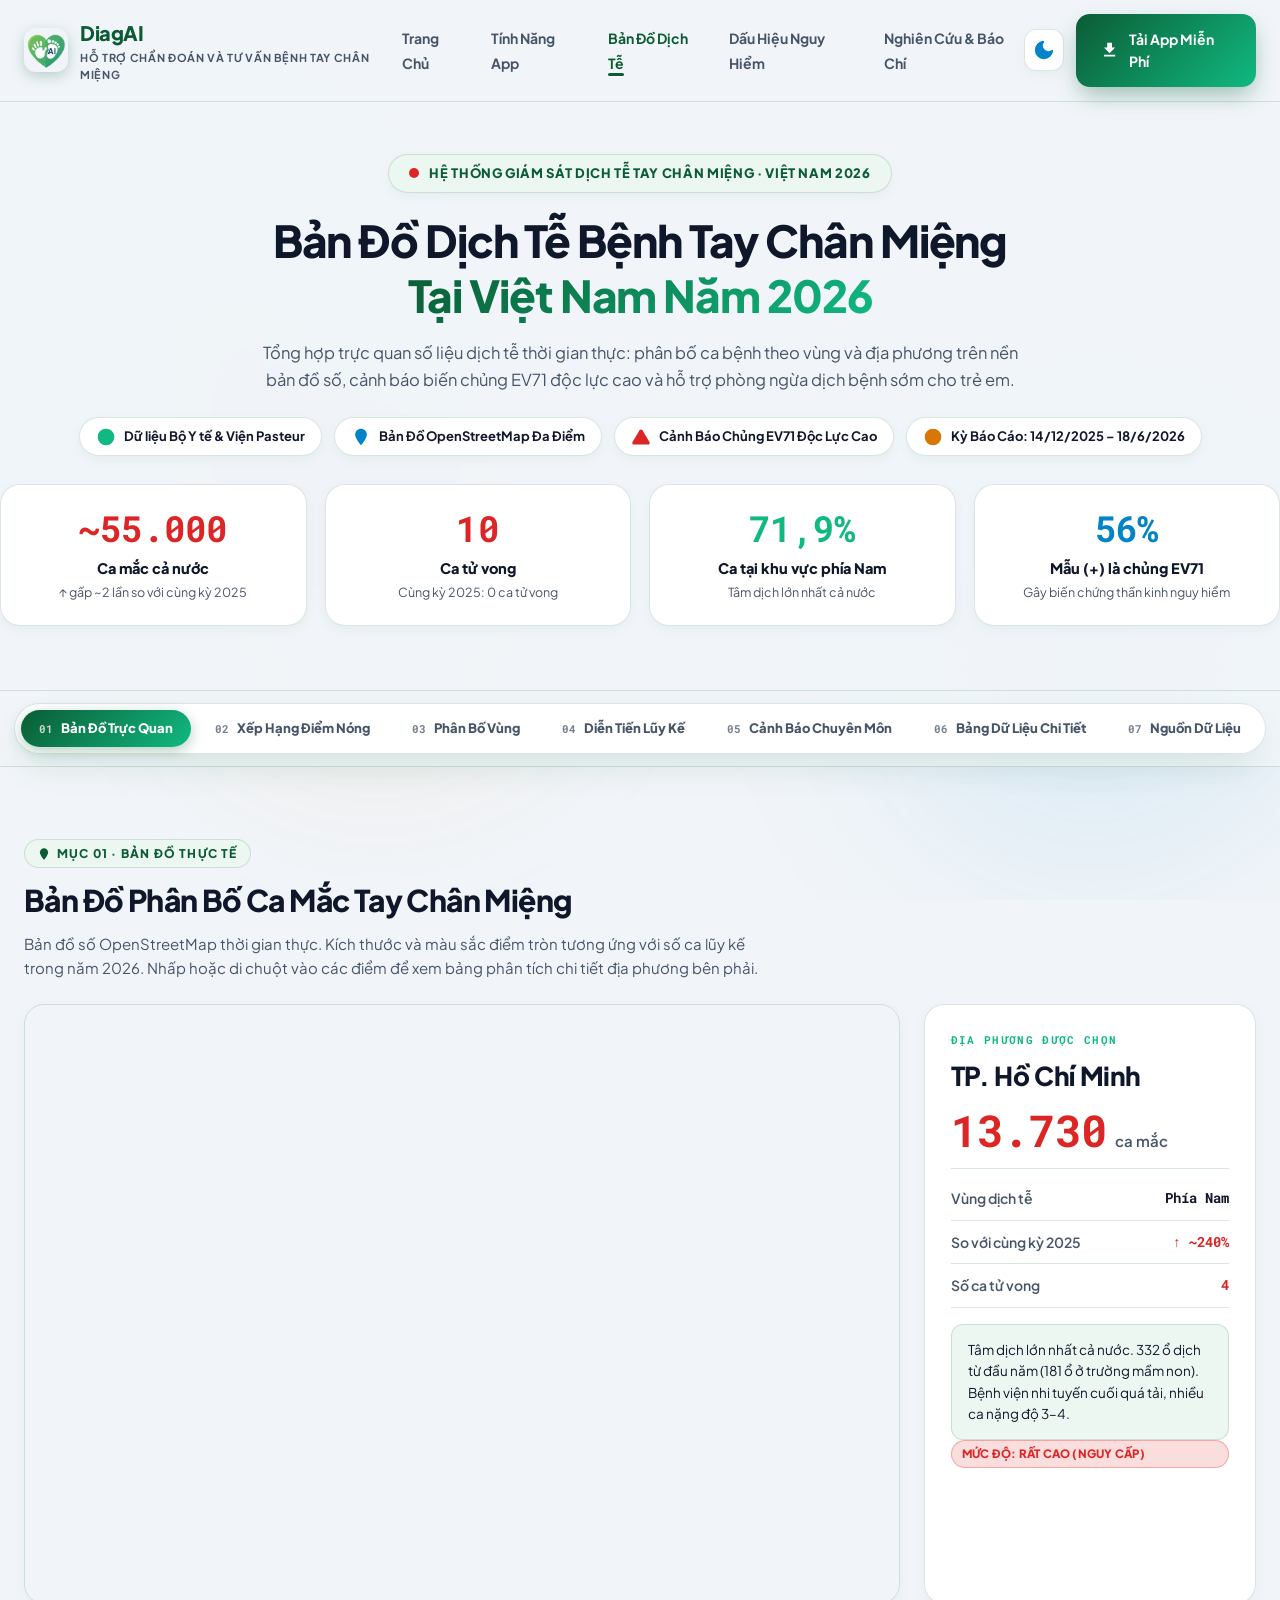
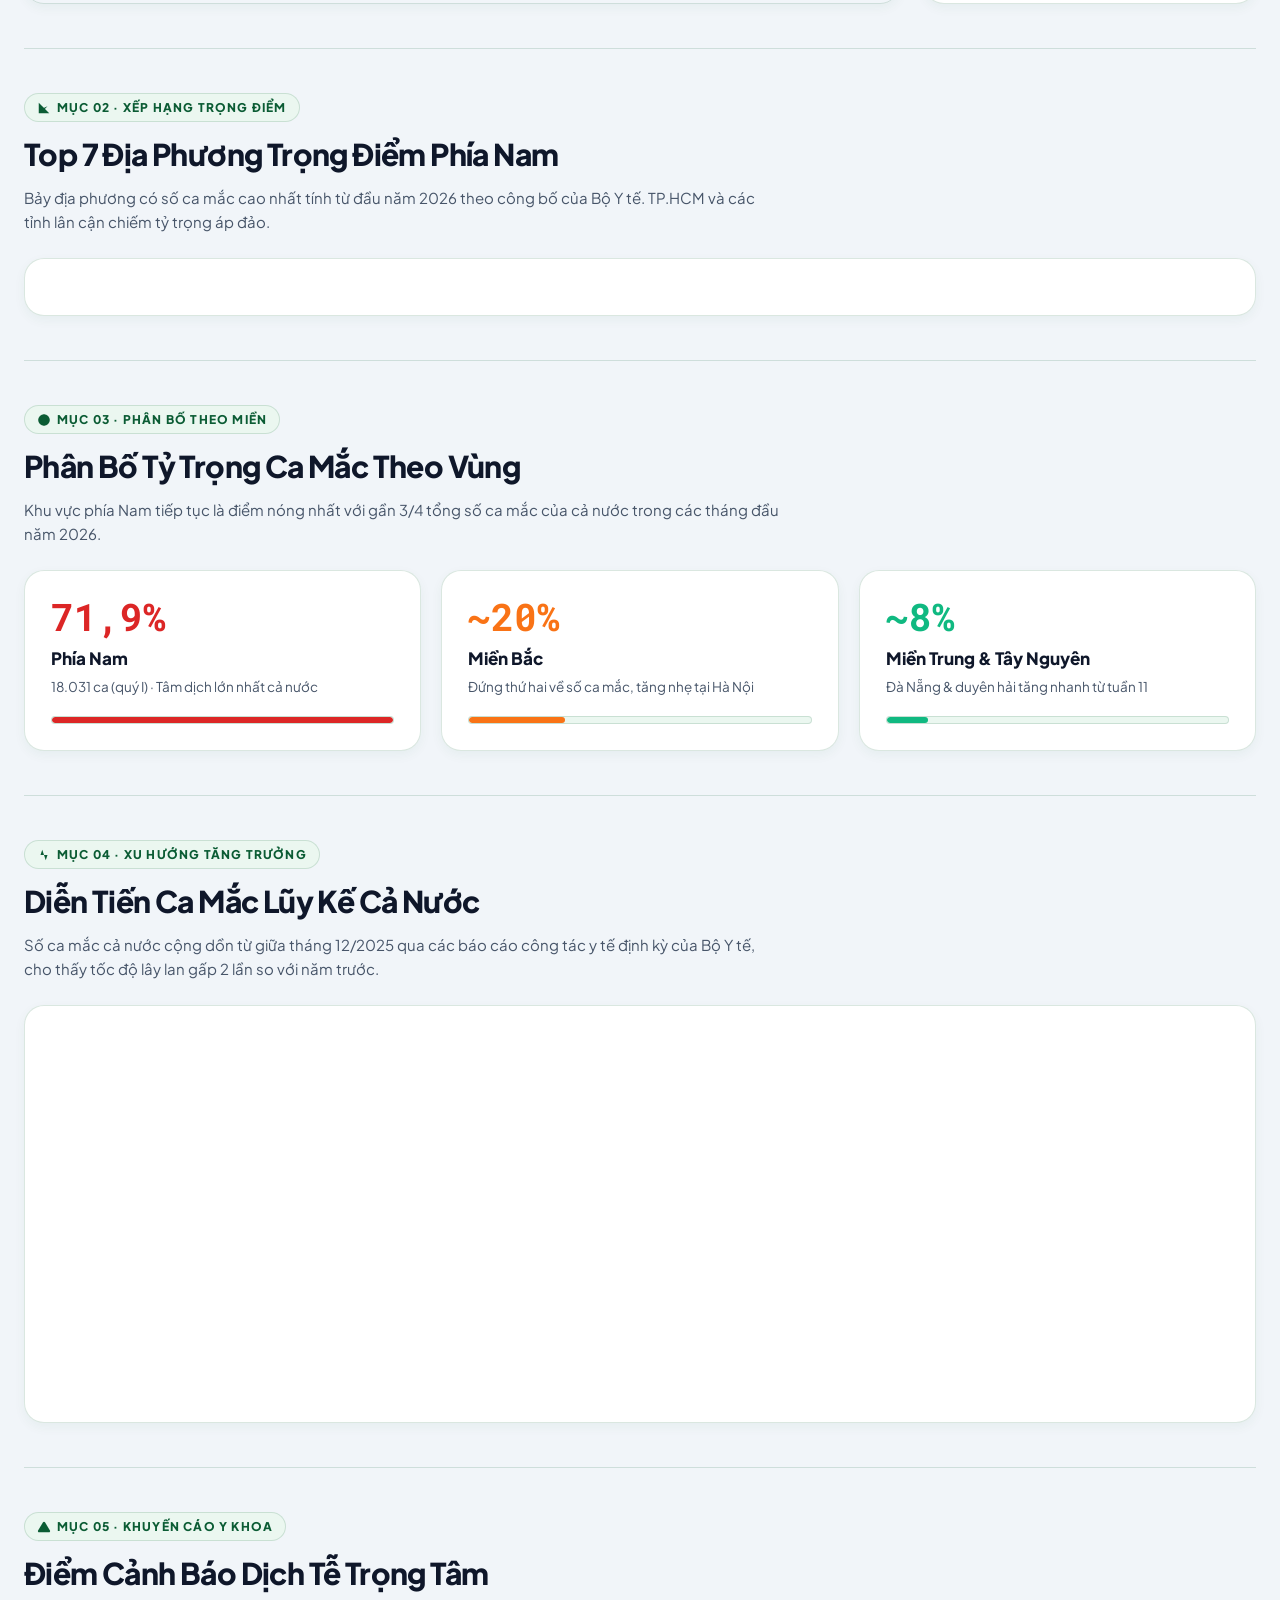
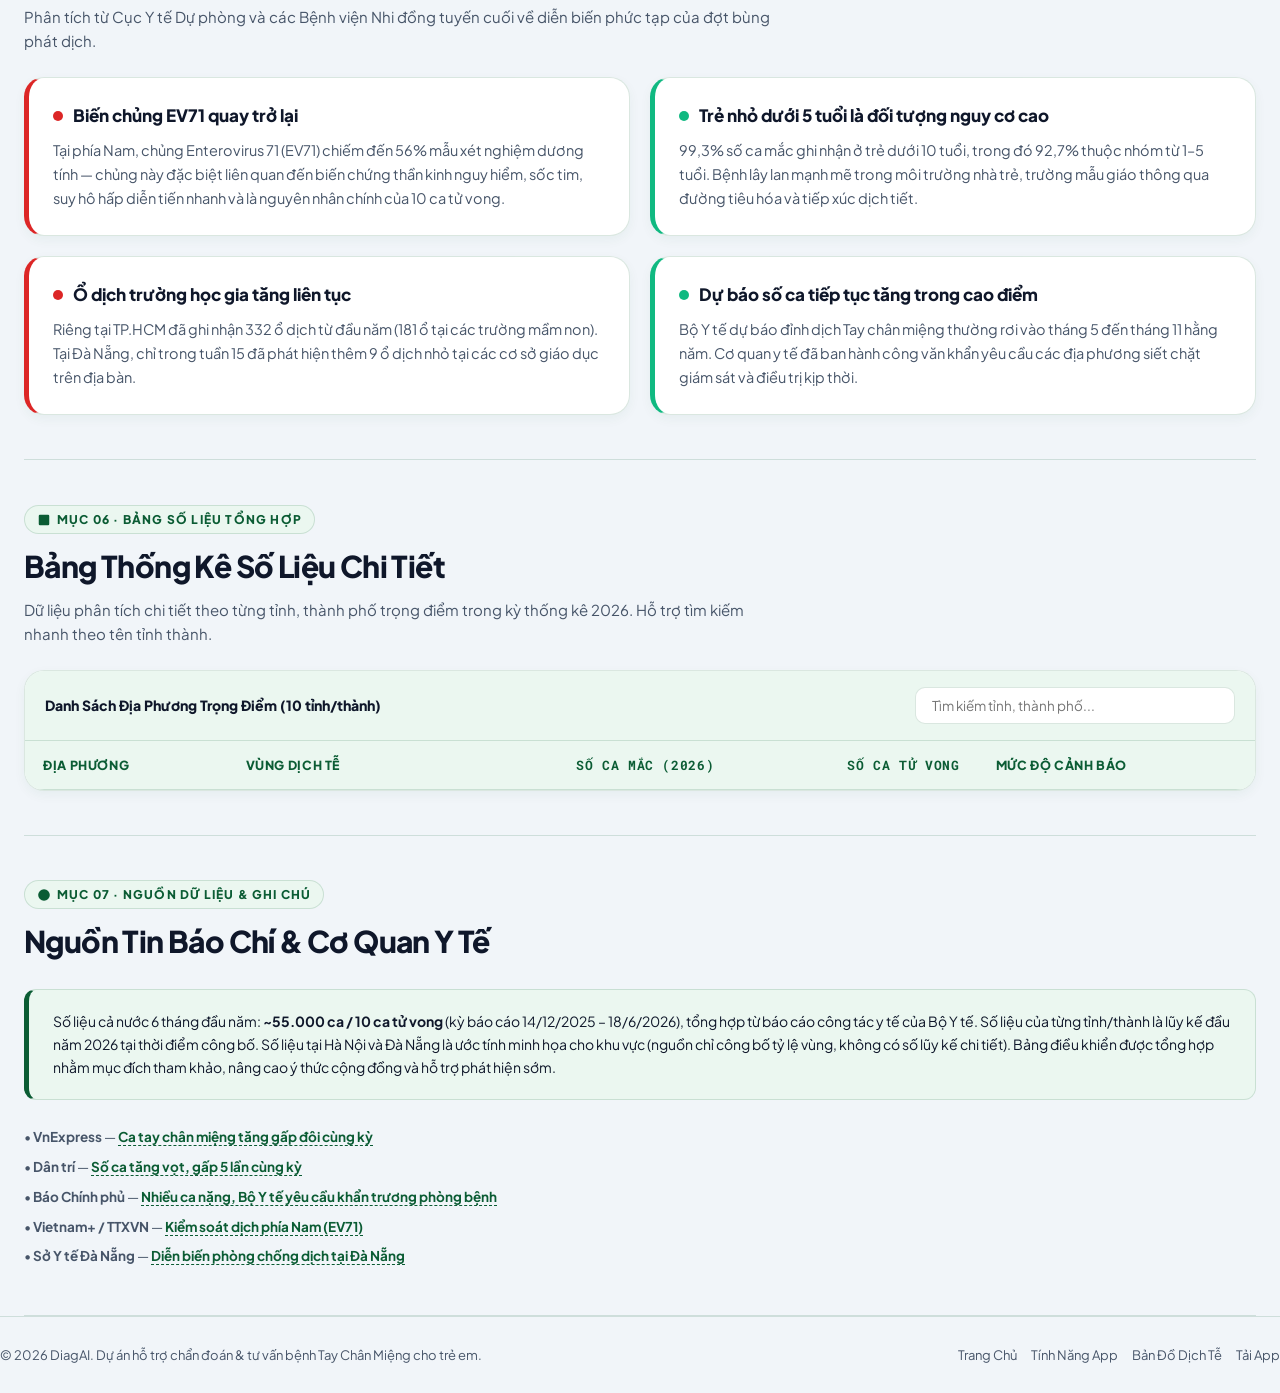
==== commit a251b452: "style: dong bo 100% theme DiagAI cho Ban do dich te" ====
--- a/ban-do-dich-te-tay-chan-mieng-2026.html
+++ b/ban-do-dich-te-tay-chan-mieng-2026.html
@@ -6,7 +6,7 @@
   <meta name="viewport" content="width=device-width, initial-scale=1.0" />
   <title>Bản Đồ Dịch Tễ Tay Chân Miệng Việt Nam 2026 · DiagAI</title>
   <meta name="description"
-    content="Giám sát trực quan diễn biến dịch Tay chân miệng Việt Nam 2026: Số ca mắc, phân bố theo tỉnh thành, tâm dịch phía Nam, cảnh báo chủng EV71 và phân tích diễn tiến lũy kế." />
+    content="Hệ thống giám sát dịch tễ trực quan bệnh Tay Chân Miệng Việt Nam 2026: Số ca mắc, phân bố theo tỉnh thành, tâm dịch phía Nam, cảnh báo chủng EV71 và phân tích xu hướng." />
   <link rel="icon" type="image/png" href="assets/icons/main.png" />
   <link rel="apple-touch-icon" href="assets/icons/main.png" />
   <link rel="preconnect" href="https://fonts.googleapis.com">
@@ -16,264 +16,296 @@
   <link rel="stylesheet" href="assets/css/site.css">
 
   <style>
-    /* ============ Scoped Styles for ban-do-dich-te ============ */
-    :root {
-      --s1: #86efac;
-      --s2: #34d399;
-      --s3: #fbbf24;
-      --s4: #fb923c;
-      --s5: #ef4444;
-      --sec-border: var(--border, rgba(11, 92, 52, 0.15));
-      --box-bg: var(--card-bg, #ffffff);
-      --box-soft: rgba(11, 92, 52, 0.04);
-    }
-
-    [data-theme="dark"] {
-      --box-soft: rgba(52, 211, 153, 0.06);
-    }
-
-    /* Page Hero */
-    .map-hero {
-      padding: 48px 0 32px;
+    /* =========================================================
+       DiagAI Theme Styles - Bản Đồ Dịch Tễ Tay Chân Miệng 2026
+       Đồng bộ 100% hệ thống màu sắc, typography và hiệu ứng
+       ========================================================= */
+
+    /* Hero Section */
+    .page-hero {
+      text-align: center;
+      padding: 52px 0 28px;
       position: relative;
     }
 
-    .hero-badge {
+    .page-badge {
       display: inline-flex;
       align-items: center;
       gap: 10px;
       background: var(--primary-light);
       color: var(--primary);
       border: 1.5px solid var(--border);
-      padding: 8px 18px;
+      padding: 8px 20px;
       border-radius: 999px;
       font-size: 13px;
       font-weight: 800;
-      letter-spacing: 0.04em;
       margin-bottom: 20px;
+      letter-spacing: 0.05em;
       box-shadow: var(--shadow-sm);
     }
 
-    .pulse-indicator {
-      width: 9px;
-      height: 9px;
-      border-radius: 50%;
-      background: var(--danger);
-      box-shadow: 0 0 0 0 rgba(239, 68, 68, 0.7);
-      animation: pulseAlert 2s infinite;
-    }
-
-    @keyframes pulseAlert {
-      0% { transform: scale(0.95); box-shadow: 0 0 0 0 rgba(239, 68, 68, 0.7); }
-      70% { transform: scale(1); box-shadow: 0 0 0 9px rgba(239, 68, 68, 0); }
-      100% { transform: scale(0.95); box-shadow: 0 0 0 0 rgba(239, 68, 68, 0); }
-    }
-
-    .map-hero h1 {
-      font-size: clamp(28px, 4vw, 42px);
-      font-weight: 800;
-      line-height: 1.22;
-      letter-spacing: -0.02em;
-      color: var(--text);
+    .page-hero h1 {
+      font-size: clamp(30px, 4.2vw, 44px);
+      font-weight: 800;
+      letter-spacing: -0.025em;
+      line-height: 1.25;
       margin-bottom: 16px;
-    }
-
-    .map-hero h1 span.gradient-text {
+      color: var(--text);
+    }
+
+    .page-hero h1 span.gradient-text {
       background: linear-gradient(135deg, var(--primary) 0%, var(--primary-accent) 100%);
       -webkit-background-clip: text;
       -webkit-text-fill-color: transparent;
     }
 
-    .map-hero .lede {
+    .page-hero p.hero-desc {
       font-size: 16.5px;
       color: var(--text-muted);
-      max-width: 820px;
+      max-width: 780px;
+      margin: 0 auto 24px;
       line-height: 1.65;
-      margin-bottom: 20px;
-    }
-
-    .period-meta {
-      font-family: 'Roboto Mono', monospace;
-      font-size: 13px;
-      color: var(--text-muted);
+    }
+
+    /* Hero Tech Pills */
+    .hero-tech-pills {
+      display: flex;
+      flex-wrap: wrap;
+      justify-content: center;
+      gap: 12px;
+      margin-bottom: 28px;
+    }
+
+    .tech-pill {
       display: inline-flex;
       align-items: center;
       gap: 8px;
-      background: var(--box-soft);
-      padding: 6px 14px;
-      border-radius: 8px;
-      border: 1px solid var(--border);
-    }
-
-    .period-meta b {
-      color: var(--primary);
-    }
-
-    /* Subnav quick jump tabs */
-    .map-subnav-wrapper {
+      background: var(--card-bg);
+      border: 1.5px solid var(--border);
+      border-radius: 999px;
+      padding: 8px 16px;
+      font-size: 13px;
+      font-weight: 700;
+      color: var(--text);
+      box-shadow: var(--shadow-sm);
+      transition: all 0.3s ease;
+    }
+
+    .tech-pill:hover {
+      transform: translateY(-2px);
+      border-color: var(--primary);
+      box-shadow: var(--shadow-md);
+    }
+
+    /* Floating Pill Subnav */
+    .subnav {
       position: sticky;
-      top: var(--header-h, 72px);
-      z-index: 999;
-      background: rgba(241, 245, 249, 0.94);
-      backdrop-filter: blur(16px);
-      -webkit-backdrop-filter: blur(16px);
+      top: var(--header-h, 78px);
+      z-index: 900;
+      background: rgba(241, 245, 249, 0.90);
+      backdrop-filter: blur(18px);
+      -webkit-backdrop-filter: blur(18px);
+      padding: 12px 0;
+      margin-bottom: 28px;
       border-bottom: 1px solid var(--border);
-      padding: 10px 0;
-      margin-bottom: 24px;
-      transition: background-color 0.3s ease;
-    }
-
-    [data-theme="dark"] .map-subnav-wrapper {
-      background: rgba(7, 15, 10, 0.94);
-    }
-
-    .map-subnav {
+      transition: all 0.3s ease;
+    }
+
+    [data-theme="dark"] .subnav {
+      background: rgba(7, 15, 10, 0.90);
+    }
+
+    .subnav-inner {
+      display: flex;
+      gap: 6px;
+      justify-content: center;
+      flex-wrap: wrap;
+      background: var(--card-bg);
+      border: 1.5px solid var(--border);
+      border-radius: 999px;
+      padding: 6px;
+      max-width: fit-content;
+      margin: 0 auto;
+      box-shadow: var(--shadow-md);
+    }
+
+    .subnav-inner a {
       display: flex;
       align-items: center;
-      gap: 10px;
-      overflow-x: auto;
-      scrollbar-width: none;
-      -webkit-overflow-scrolling: touch;
-      padding: 2px 0;
-    }
-
-    .map-subnav::-webkit-scrollbar {
-      display: none;
-    }
-
-    .map-subnav a {
-      flex-shrink: 0;
+      gap: 8px;
       text-decoration: none;
+      color: var(--text-muted);
+      font-weight: 800;
       font-size: 13px;
-      font-weight: 700;
+      padding: 8px 18px;
+      border-radius: 999px;
+      transition: all 0.25s cubic-bezier(0.16, 1, 0.3, 1);
+      white-space: nowrap;
+    }
+
+    .subnav-inner a .tab-num {
+      font-size: 11px;
+      opacity: 0.75;
+      font-family: 'Roboto Mono', monospace;
+    }
+
+    .subnav-inner a:hover {
+      color: var(--primary);
+      background: var(--primary-light);
+    }
+
+    .subnav-inner a.active {
+      background: linear-gradient(135deg, var(--primary) 0%, var(--primary-accent) 100%);
+      color: #ffffff !important;
+      box-shadow: 0 4px 14px rgba(11, 92, 52, 0.3);
+    }
+
+    [data-theme="dark"] .subnav-inner a.active {
+      box-shadow: 0 4px 14px rgba(52, 211, 153, 0.35);
+    }
+
+    /* KPI Highlights */
+    .kpis-grid {
+      display: grid;
+      grid-template-columns: repeat(4, 1fr);
+      gap: 18px;
+      margin-bottom: 36px;
+    }
+
+    .kpi-card {
+      background: var(--card-bg);
+      border: 1.5px solid var(--border);
+      border-radius: var(--radius);
+      padding: 24px 20px;
+      box-shadow: var(--shadow-sm);
+      transition: all 0.3s ease;
+      position: relative;
+      overflow: hidden;
+    }
+
+    .kpi-card:hover {
+      transform: translateY(-4px);
+      box-shadow: var(--shadow-md);
+      border-color: var(--primary-accent);
+    }
+
+    .kpi-card::before {
+      content: '';
+      position: absolute;
+      top: 0;
+      left: 0;
+      right: 0;
+      height: 4px;
+      background: linear-gradient(90deg, var(--primary) 0%, var(--primary-accent) 100%);
+      opacity: 0;
+      transition: opacity 0.3s ease;
+    }
+
+    .kpi-card:hover::before {
+      opacity: 1;
+    }
+
+    .kpi-num {
+      font-family: 'Roboto Mono', monospace;
+      font-weight: 800;
+      font-size: clamp(26px, 3.2vw, 36px);
+      line-height: 1.1;
+      letter-spacing: -0.02em;
+      margin-bottom: 8px;
+    }
+
+    .kpi-num.red { color: var(--danger); }
+    .kpi-num.grn { color: var(--primary-accent); }
+    .kpi-num.blu { color: var(--secondary); }
+
+    .kpi-lab {
+      font-size: 14.5px;
+      font-weight: 800;
+      color: var(--text);
+      margin-bottom: 4px;
+    }
+
+    .kpi-sub {
+      font-size: 12.5px;
       color: var(--text-muted);
-      padding: 7px 16px;
+      line-height: 1.4;
+    }
+
+    /* Sections Shared Structure */
+    .content-section {
+      padding: 44px 0;
+      border-bottom: 1.5px solid var(--border);
+    }
+
+    /* Section Header */
+    .section-header {
+      margin-bottom: 24px;
+    }
+
+    .section-tag {
+      font-size: 12px;
+      font-weight: 800;
+      color: var(--primary);
+      text-transform: uppercase;
+      letter-spacing: 0.1em;
+      display: inline-flex;
+      align-items: center;
+      gap: 6px;
+      margin-bottom: 8px;
+      background: var(--primary-light);
+      padding: 4px 12px;
       border-radius: 999px;
       border: 1px solid var(--border);
-      background: var(--card-bg);
-      transition: all 0.2s ease;
-    }
-
-    .map-subnav a:hover,
-    .map-subnav a.active {
-      background: var(--primary);
-      color: #ffffff;
-      border-color: var(--primary);
-      box-shadow: 0 4px 12px rgba(11, 92, 52, 0.25);
-    }
-
-    /* KPI Cards */
-    .kpis {
-      display: grid;
-      grid-template-columns: repeat(4, 1fr);
-      gap: 16px;
-      margin: 28px 0;
-    }
-
-    .kpi {
-      border: 1px solid var(--border);
-      border-radius: var(--radius-sm);
-      padding: 22px 20px;
-      background: var(--card-bg);
-      box-shadow: var(--shadow-sm);
-      transition: transform 0.25s ease, box-shadow 0.25s ease;
-    }
-
-    .kpi:hover {
-      transform: translateY(-3px);
-      box-shadow: var(--shadow-md);
-    }
-
-    .kpi .num {
-      font-family: 'Roboto Mono', monospace;
-      font-weight: 700;
-      font-size: clamp(26px, 3.2vw, 36px);
-      line-height: 1;
+    }
+
+    .section-title {
+      font-size: clamp(22px, 2.8vw, 30px);
+      font-weight: 800;
       letter-spacing: -0.02em;
-    }
-
-    .kpi .num.red { color: var(--danger); }
-    .kpi .num.grn { color: var(--primary-accent); }
-
-    .kpi .lab {
-      margin-top: 12px;
-      font-size: 14px;
-      font-weight: 700;
-      color: var(--text);
-    }
-
-    .kpi .sub {
-      margin-top: 6px;
-      font-size: 12.5px;
-      color: var(--text-muted);
-    }
-
-    /* Section layout */
-    .map-section {
-      padding: 38px 0 44px;
-      border-bottom: 1px solid var(--border);
-    }
-
-    .sec-head {
-      display: flex;
-      align-items: baseline;
-      gap: 12px;
       margin-bottom: 8px;
-    }
-
-    .sec-idx {
-      font-family: 'Roboto Mono', monospace;
-      font-size: 13px;
-      font-weight: 700;
-      color: var(--primary-accent);
-      background: var(--primary-light);
-      padding: 3px 10px;
-      border-radius: 6px;
-      border: 1px solid var(--border);
-    }
-
-    .sec-title {
-      font-size: clamp(22px, 2.6vw, 28px);
-      font-weight: 800;
-      letter-spacing: -0.015em;
-      color: var(--text);
-    }
-
-    .sec-desc {
+      color: var(--text);
+    }
+
+    .section-desc {
+      font-size: 15px;
       color: var(--text-muted);
       max-width: 760px;
-      font-size: 15px;
       line-height: 1.6;
-      margin-bottom: 24px;
     }
 
     /* Map Layout */
     .map-grid {
       display: grid;
       grid-template-columns: 1.45fr 0.55fr;
-      gap: 22px;
+      gap: 24px;
       align-items: stretch;
+      margin-top: 20px;
     }
 
     #map {
       height: 600px;
-      border-radius: var(--radius-sm);
+      border-radius: var(--radius);
       border: 1.5px solid var(--border);
       box-shadow: var(--shadow-sm);
+      overflow: hidden;
       z-index: 1;
-      overflow: hidden;
+    }
+
+    /* Map Dark Theme Tile Filter */
+    [data-theme="dark"] #map .leaflet-tile-pane {
+      filter: invert(100%) hue-rotate(180deg) brightness(92%) contrast(92%);
     }
 
     .leaflet-container {
-      font-family: var(--font);
+      font-family: var(--font) !important;
     }
 
     .legend-box {
       background: var(--card-bg);
       color: var(--text);
-      padding: 12px 14px;
-      border-radius: 10px;
-      border: 1px solid var(--border);
+      padding: 14px 16px;
+      border-radius: var(--radius-sm);
+      border: 1.5px solid var(--border);
       box-shadow: var(--shadow-md);
       font-size: 12.5px;
       line-height: 1.7;
@@ -281,11 +313,11 @@
 
     .legend-box .lt {
       font-weight: 800;
-      margin-bottom: 6px;
+      margin-bottom: 8px;
       font-size: 12px;
       text-transform: uppercase;
-      letter-spacing: 0.04em;
-      color: var(--text-muted);
+      letter-spacing: 0.05em;
+      color: var(--primary);
     }
 
     .legend-box i {
@@ -298,55 +330,62 @@
     }
 
     /* Detail Card */
-    .detail {
-      border: 1px solid var(--border);
-      border-radius: var(--radius-sm);
-      padding: 24px;
+    .detail-card {
       background: var(--card-bg);
+      border: 1.5px solid var(--border);
+      border-radius: var(--radius);
+      padding: 26px;
       box-shadow: var(--shadow-sm);
       display: flex;
       flex-direction: column;
-    }
-
-    .detail .dh {
+      transition: all 0.3s ease;
+    }
+
+    .detail-card:hover {
+      box-shadow: var(--shadow-md);
+      border-color: var(--primary);
+    }
+
+    .detail-card .dh {
       font-family: 'Roboto Mono', monospace;
       font-size: 11px;
       letter-spacing: 0.12em;
       text-transform: uppercase;
-      color: var(--text-muted);
-      font-weight: 700;
-    }
-
-    .detail .dname {
-      font-size: 24px;
-      font-weight: 800;
-      color: var(--text);
-      margin: 8px 0 12px;
+      color: var(--primary-accent);
+      font-weight: 800;
+    }
+
+    .detail-card .dname {
+      font-size: 26px;
+      font-weight: 800;
+      color: var(--text);
+      margin: 6px 0 12px;
       letter-spacing: -0.015em;
     }
 
-    .detail .dbig {
+    .detail-card .dbig {
       font-family: 'Roboto Mono', monospace;
-      font-size: 42px;
-      font-weight: 700;
+      font-size: 44px;
+      font-weight: 800;
       line-height: 1;
       color: var(--danger);
-    }
-
-    .detail .dbig small {
-      font-size: 14px;
+      margin-bottom: 16px;
+    }
+
+    .detail-card .dbig small {
+      font-size: 15px;
       color: var(--text-muted);
-      font-weight: 500;
+      font-weight: 600;
       margin-left: 8px;
       font-family: var(--font);
     }
 
     .detail-rows {
-      margin-top: 18px;
-      border-top: 1px solid var(--border);
-    }
-
-    .detail .drow {
+      border-top: 1.5px solid var(--border);
+      padding-top: 8px;
+    }
+
+    .detail-card .drow {
       display: flex;
       justify-content: space-between;
       padding: 10px 0;
@@ -354,45 +393,51 @@
       font-size: 14px;
     }
 
-    .detail .drow span {
+    .detail-card .drow span {
       color: var(--text-muted);
-    }
-
-    .detail .drow b {
+      font-weight: 600;
+    }
+
+    .detail-card .drow b {
       font-family: 'Roboto Mono', monospace;
       color: var(--text);
-    }
-
-    .detail .dnote {
+      font-weight: 700;
+    }
+
+    .detail-card .dnote {
       margin-top: 16px;
       font-size: 13.5px;
-      color: var(--text-muted);
+      color: var(--text);
       line-height: 1.6;
-      background: var(--box-soft);
-      padding: 12px 14px;
-      border-radius: 8px;
+      background: var(--primary-light);
+      padding: 14px 16px;
+      border-radius: var(--radius-sm);
       border: 1px solid var(--border);
     }
 
-    .detail .tag {
+    .detail-card .status-tag {
       display: inline-block;
-      margin-top: 16px;
+      margin-top: 18px;
       align-self: flex-start;
       font-size: 12px;
-      font-weight: 700;
-      color: var(--primary);
-      background: var(--primary-light);
+      font-weight: 800;
+      color: #ffffff;
+      background: linear-gradient(135deg, var(--danger) 0%, #b91c1c 100%);
       padding: 6px 14px;
-      border-radius: 20px;
-      border: 1px solid var(--border);
-    }
-
-    /* Ranked Bars */
-    .bars {
-      margin-top: 20px;
+      border-radius: 999px;
+      box-shadow: 0 4px 12px rgba(220, 38, 38, 0.3);
+    }
+
+    /* Ranked Bars Section */
+    .bars-container {
+      background: var(--card-bg);
+      border: 1.5px solid var(--border);
+      border-radius: var(--radius);
+      padding: 28px;
+      box-shadow: var(--shadow-sm);
       display: flex;
       flex-direction: column;
-      gap: 12px;
+      gap: 14px;
     }
 
     .bar-row {
@@ -403,442 +448,595 @@
     }
 
     .bar-row .bname {
-      font-size: 14px;
-      font-weight: 700;
+      font-size: 14.5px;
+      font-weight: 800;
       text-align: right;
       color: var(--text);
     }
 
     .bar-track {
-      background: var(--box-soft);
-      border-radius: 8px;
+      background: var(--primary-light);
+      border-radius: 999px;
       height: 32px;
       overflow: hidden;
       border: 1px solid var(--border);
-      padding: 2px;
+      padding: 3px;
     }
 
     .bar-fill {
       height: 100%;
-      border-radius: 6px;
+      border-radius: 999px;
       transition: width 1.2s cubic-bezier(0.2, 0.7, 0.2, 1);
     }
 
     .bar-row .bval {
       font-family: 'Roboto Mono', monospace;
-      font-weight: 700;
-      font-size: 14.5px;
-      color: var(--text);
-    }
-
-    /* Region Split */
-    .split {
+      font-weight: 800;
+      font-size: 15px;
+      color: var(--text);
+    }
+
+    /* Regional Split */
+    .region-grid {
       display: grid;
       grid-template-columns: repeat(3, 1fr);
-      gap: 18px;
-      margin-top: 20px;
-    }
-
-    .rc {
-      border: 1px solid var(--border);
-      border-radius: var(--radius-sm);
-      padding: 22px;
+      gap: 20px;
+    }
+
+    .region-card {
       background: var(--card-bg);
+      border: 1.5px solid var(--border);
+      border-radius: var(--radius);
+      padding: 26px;
       box-shadow: var(--shadow-sm);
-    }
-
-    .rc .rp {
+      transition: all 0.3s ease;
+    }
+
+    .region-card:hover {
+      transform: translateY(-4px);
+      box-shadow: var(--shadow-md);
+      border-color: var(--primary-accent);
+    }
+
+    .region-card .rp {
       font-family: 'Roboto Mono', monospace;
-      font-size: 34px;
+      font-size: 38px;
       font-weight: 800;
       line-height: 1;
-    }
-
-    .rc .rn {
-      margin-top: 10px;
-      font-weight: 800;
-      font-size: 16px;
-      color: var(--text);
-    }
-
-    .rc .rd {
+      margin-bottom: 10px;
+    }
+
+    .region-card .rn {
+      font-size: 17px;
+      font-weight: 800;
+      color: var(--text);
+      margin-bottom: 4px;
+    }
+
+    .region-card .rd {
       font-size: 13.5px;
       color: var(--text-muted);
-      margin-top: 4px;
-    }
-
-    .rc .rbar {
-      height: 6px;
-      border-radius: 3px;
-      margin-top: 16px;
-    }
-
-    /* Trend Chart */
-    .chart-wrap {
+    }
+
+    .region-card .rbar-track {
+      height: 8px;
+      background: var(--primary-light);
+      border-radius: 999px;
+      margin-top: 18px;
+      overflow: hidden;
       border: 1px solid var(--border);
-      border-radius: var(--radius-sm);
-      padding: 24px;
+    }
+
+    .region-card .rbar-fill {
+      height: 100%;
+      border-radius: 999px;
+    }
+
+    /* Trend Chart Card */
+    .chart-card {
       background: var(--card-bg);
+      border: 1.5px solid var(--border);
+      border-radius: var(--radius);
+      padding: 28px;
       box-shadow: var(--shadow-sm);
     }
 
     .chart-box {
       position: relative;
       width: 100%;
-      height: 340px;
+      height: 360px;
     }
 
     /* Facts Grid */
-    .facts {
+    .facts-grid {
       display: grid;
-      grid-template-columns: 1fr 1fr;
-      gap: 18px;
-      margin-top: 20px;
-    }
-
-    .fact {
-      border: 1px solid var(--border);
-      border-radius: var(--radius-sm);
-      padding: 22px;
+      grid-template-columns: repeat(2, 1fr);
+      gap: 20px;
+    }
+
+    .fact-card {
       background: var(--card-bg);
+      border: 1.5px solid var(--border);
+      border-radius: var(--radius);
+      padding: 24px;
       box-shadow: var(--shadow-sm);
-    }
-
-    .fact h3 {
-      font-size: 16.5px;
-      font-weight: 800;
-      margin-bottom: 8px;
+      transition: all 0.3s ease;
+      border-left: 5px solid var(--primary-accent);
+    }
+
+    .fact-card.warn {
+      border-left-color: var(--danger);
+    }
+
+    .fact-card:hover {
+      transform: translateY(-4px);
+      box-shadow: var(--shadow-md);
+    }
+
+    .fact-card h3 {
+      font-size: 17px;
+      font-weight: 800;
+      margin-bottom: 10px;
       display: flex;
       align-items: center;
       gap: 10px;
       color: var(--text);
     }
 
-    .fact h3 .ic {
-      width: 10px;
-      height: 10px;
-      border-radius: 50%;
-      background: var(--primary-accent);
-      flex: none;
-    }
-
-    .fact.warn h3 .ic {
-      background: var(--danger);
-    }
-
-    .fact p {
+    .fact-card p {
       font-size: 14.5px;
       color: var(--text-muted);
-      line-height: 1.6;
-    }
-
-    /* Table */
+      line-height: 1.65;
+    }
+
+    /* Table Component */
+    .table-container {
+      background: var(--card-bg);
+      border: 1.5px solid var(--border);
+      border-radius: var(--radius);
+      box-shadow: var(--shadow-sm);
+      overflow: hidden;
+    }
+
+    .table-search-bar {
+      padding: 16px 20px;
+      border-bottom: 1.5px solid var(--border);
+      background: var(--primary-light);
+      display: flex;
+      align-items: center;
+      justify-content: space-between;
+      gap: 14px;
+    }
+
+    .table-search-input {
+      background: var(--card-bg);
+      border: 1.5px solid var(--border);
+      border-radius: 10px;
+      padding: 9px 16px;
+      font-size: 13.5px;
+      font-family: var(--font);
+      color: var(--text);
+      outline: none;
+      width: 100%;
+      max-width: 320px;
+      transition: border-color 0.2s ease;
+    }
+
+    .table-search-input:focus {
+      border-color: var(--primary);
+    }
+
     .table-responsive {
       overflow-x: auto;
-      border: 1px solid var(--border);
-      border-radius: var(--radius-sm);
-      background: var(--card-bg);
-      box-shadow: var(--shadow-sm);
-      margin-top: 20px;
-    }
-
-    table {
+    }
+
+    table.diag-table {
       width: 100%;
       border-collapse: collapse;
       font-size: 14px;
     }
 
-    th, td {
+    table.diag-table th {
+      background: var(--primary-light);
+      color: var(--primary);
+      font-family: var(--font);
+      font-size: 12.5px;
+      font-weight: 800;
+      text-transform: uppercase;
+      letter-spacing: 0.05em;
+      padding: 14px 18px;
       text-align: left;
+      border-bottom: 1.5px solid var(--border);
+    }
+
+    [data-theme="dark"] table.diag-table th {
+      background: rgba(52, 211, 153, 0.12);
+      color: #34D399;
+    }
+
+    table.diag-table td {
       padding: 14px 18px;
       border-bottom: 1px solid var(--border);
-    }
-
-    th {
-      font-family: 'Roboto Mono', monospace;
-      font-size: 12px;
-      letter-spacing: 0.05em;
-      text-transform: uppercase;
-      color: var(--text-muted);
-      font-weight: 700;
-      background: var(--box-soft);
-    }
-
-    td.n, th.n {
+      color: var(--text);
+    }
+
+    table.diag-table td.n, table.diag-table th.n {
       text-align: right;
       font-family: 'Roboto Mono', monospace;
-      font-weight: 600;
-    }
-
-    tbody tr:hover {
-      background: var(--box-soft);
-    }
-
-    .dot-cell {
+      font-weight: 700;
+    }
+
+    table.diag-table tbody tr {
+      transition: background-color 0.15s ease;
+    }
+
+    table.diag-table tbody tr:hover {
+      background: var(--primary-light);
+    }
+
+    [data-theme="dark"] table.diag-table tbody tr:hover {
+      background: rgba(52, 211, 153, 0.08);
+    }
+
+    .status-badge {
       display: inline-block;
-      width: 10px;
-      height: 10px;
-      border-radius: 50%;
-      margin-right: 10px;
-      vertical-align: -1px;
-    }
-
-    /* Sources / Notes */
-    .disclaimer {
-      margin-top: 18px;
-      padding: 18px 22px;
-      border-left: 4px solid var(--s3);
-      background: var(--box-soft);
+      padding: 4px 10px;
+      border-radius: 999px;
+      font-size: 11.5px;
+      font-weight: 800;
+      text-transform: uppercase;
+      letter-spacing: 0.02em;
+    }
+
+    .status-badge.very-high { background: rgba(220, 38, 38, 0.15); color: var(--danger); border: 1px solid rgba(220, 38, 38, 0.3); }
+    .status-badge.high { background: rgba(249, 115, 22, 0.15); color: #f97316; border: 1px solid rgba(249, 115, 22, 0.3); }
+    .status-badge.med { background: rgba(234, 179, 8, 0.15); color: #eab308; border: 1px solid rgba(234, 179, 8, 0.3); }
+    .status-badge.norm { background: rgba(16, 185, 129, 0.15); color: var(--primary-accent); border: 1px solid rgba(16, 185, 129, 0.3); }
+
+    /* Sources & Disclaimer */
+    .disclaimer-card {
+      background: var(--primary-light);
+      border: 1.5px solid var(--border);
+      border-left: 5px solid var(--primary);
+      border-radius: var(--radius-sm);
+      padding: 20px 24px;
       font-size: 14px;
       color: var(--text);
-      border-radius: 0 10px 10px 0;
-      line-height: 1.6;
-      border: 1px solid var(--border);
-      border-left-width: 4px;
-      border-left-color: var(--warning);
-    }
-
-    .srcs {
+      line-height: 1.65;
+      margin-top: 14px;
+    }
+
+    .sources-list {
+      margin-top: 22px;
       font-size: 13.5px;
       color: var(--text-muted);
-      line-height: 2.1;
-      margin-top: 22px;
-    }
-
-    .srcs a {
+      line-height: 2.2;
+    }
+
+    .sources-list a {
       color: var(--primary);
       text-decoration: none;
-      font-weight: 600;
-      border-bottom: 1px dashed var(--primary);
-    }
-
-    .srcs a:hover {
+      font-weight: 700;
+      border-bottom: 1.5px dashed var(--primary);
+      transition: all 0.2s ease;
+    }
+
+    .sources-list a:hover {
       border-bottom-style: solid;
+      color: var(--primary-accent);
     }
 
     @media (max-width: 960px) {
-      .kpis { grid-template-columns: repeat(2, 1fr); }
+      .kpis-grid { grid-template-columns: repeat(2, 1fr); }
       .map-grid { grid-template-columns: 1fr; }
-      #map { height: 440px; }
-      .split { grid-template-columns: 1fr; }
-      .facts { grid-template-columns: 1fr; }
-      .bar-row { grid-template-columns: 100px 1fr 68px; gap: 10px; }
-      .bar-row .bname { font-size: 13px; }
-    }
-
-    @media (max-width: 540px) {
-      .kpis { grid-template-columns: 1fr; }
-      .map-hero h1 { font-size: 25px; }
+      #map { height: 460px; }
+      .region-grid { grid-template-columns: 1fr; }
+      .facts-grid { grid-template-columns: 1fr; }
+      .bar-row { grid-template-columns: 100px 1fr 70px; gap: 10px; }
+      .subnav-inner { border-radius: 16px; justify-content: flex-start; overflow-x: auto; width: 100%; max-width: 100%; }
+    }
+
+    @media (max-width: 560px) {
+      .kpis-grid { grid-template-columns: 1fr; }
+      .page-hero h1 { font-size: 26px; }
+      .table-search-bar { flex-direction: column; align-items: stretch; }
+      .table-search-input { max-width: 100%; }
     }
   </style>
 </head>
 
 <body data-page="map">
 
-  <!-- Header dùng chung đồng bộ toàn hệ thống DiagAI -->
+  <!-- Header dùng chung đồng bộ DiagAI -->
   <div id="site-header"></div>
 
   <!-- Hero Section -->
-  <header class="map-hero site-wrapper reveal">
-    <div class="hero-badge">
-      <span class="pulse-indicator"></span>
-      GIÁM SÁT DỊCH TỄ TAY CHÂN MIỆNG · VIỆT NAM 2026
+  <header class="page-hero site-wrapper reveal">
+    <div class="page-badge">
+      <span class="pulse-dot danger"></span>
+      HỆ THỐNG GIÁM SÁT DỊCH TỄ TAY CHÂN MIỆNG · VIỆT NAM 2026
     </div>
     <h1>Bản Đồ Dịch Tễ Bệnh Tay Chân Miệng <br /><span class="gradient-text">Tại Việt Nam Năm 2026</span></h1>
-    <p class="lede">Hệ thống tổng hợp trực quan số ca mắc, phân bố vùng và địa phương trên nền bản đồ số thực, cùng cảnh báo dịch tễ về sự quay lại của biến chủng độc lực cao EV71.</p>
-    <div class="period-meta">
-      <svg class="svg-icon" viewBox="0 0 24 24" style="color:var(--primary);width:16px;height:16px;"><path d="M19 4h-1V2h-2v2H8V2H6v2H5c-1.11 0-1.99.9-1.99 2L3 20c0 1.1.89 2 2 2h14c1.1 0 2-.9 2-2V6c0-1.1-.9-2-2-2zm0 16H5V10h14v10zm0-12H5V6h14v2z"/></svg>
-      Kỳ báo cáo: <b>14/12/2025 – 18/6/2026</b> · Cập nhật từ báo cáo định kỳ của Bộ Y tế
+    <p class="hero-desc">Tổng hợp trực quan số liệu dịch tễ thời gian thực: phân bố ca bệnh theo vùng và địa phương trên nền bản đồ số, cảnh báo biến chủng EV71 độc lực cao và hỗ trợ phòng ngừa dịch bệnh sớm cho trẻ em.</p>
+
+    <!-- Quick Tech Pills -->
+    <div class="hero-tech-pills">
+      <div class="tech-pill">
+        <svg class="svg-icon" viewBox="0 0 24 24" style="color:var(--primary-accent);"><circle cx="12" cy="12" r="10"/><path d="m9 12 2 2 4-4"/></svg>
+        Dữ liệu Bộ Y tế &amp; Viện Pasteur
+      </div>
+      <div class="tech-pill">
+        <svg class="svg-icon" viewBox="0 0 24 24" style="color:var(--secondary);"><path d="M12 2C8.13 2 5 5.13 5 9c0 5.25 7 13 7 13s7-7.75 7-13c0-3.87-3.13-7-7-7z"/><circle cx="12" cy="9" r="2.5"/></svg>
+        Bản Đồ OpenStreetMap Đa Điểm
+      </div>
+      <div class="tech-pill">
+        <svg class="svg-icon" viewBox="0 0 24 24" style="color:var(--danger);"><path d="M10.29 3.86L1.82 18a2 2 0 0 0 1.71 3h16.94a2 2 0 0 0 1.71-3L13.71 3.86a2 2 0 0 0-3.42 0z"/><line x1="12" y1="9" x2="12" y2="13"/><line x1="12" y1="17" x2="12.01" y2="17"/></svg>
+        Cảnh Báo Chủng EV71 Độc Lực Cao
+      </div>
+      <div class="tech-pill">
+        <svg class="svg-icon" viewBox="0 0 24 24" style="color:var(--warning);"><circle cx="12" cy="12" r="10"/><polyline points="12 6 12 12 16 14"/></svg>
+        Kỳ Báo Cáo: 14/12/2025 – 18/6/2026
+      </div>
     </div>
 
-    <!-- Quick KPIs -->
-    <div class="kpis">
-      <div class="kpi">
-        <div class="num red">~55.000</div>
-        <div class="lab">Ca mắc cả nước</div>
-        <div class="sub">↑ gấp ~2 lần cùng kỳ 2025</div>
-      </div>
-      <div class="kpi">
-        <div class="num red">10</div>
-        <div class="lab">Ca tử vong</div>
-        <div class="sub">Cùng kỳ 2025: 0 ca</div>
-      </div>
-      <div class="kpi">
-        <div class="num grn">71,9%</div>
-        <div class="lab">Ca tại khu vực phía Nam</div>
-        <div class="sub">Tâm dịch lớn nhất cả nước</div>
-      </div>
-      <div class="kpi">
-        <div class="num grn">56%</div>
-        <div class="lab">Mẫu (+) là chủng EV71</div>
-        <div class="sub">Gây biến chứng thần kinh nặng</div>
+    <!-- KPI Highlights -->
+    <div class="kpis-grid">
+      <div class="kpi-card">
+        <div class="kpi-num red">~55.000</div>
+        <div class="kpi-lab">Ca mắc cả nước</div>
+        <div class="kpi-sub">↑ gấp ~2 lần so với cùng kỳ 2025</div>
+      </div>
+      <div class="kpi-card">
+        <div class="kpi-num red">10</div>
+        <div class="kpi-lab">Ca tử vong</div>
+        <div class="kpi-sub">Cùng kỳ 2025: 0 ca tử vong</div>
+      </div>
+      <div class="kpi-card">
+        <div class="kpi-num grn">71,9%</div>
+        <div class="kpi-lab">Ca tại khu vực phía Nam</div>
+        <div class="kpi-sub">Tâm dịch lớn nhất cả nước</div>
+      </div>
+      <div class="kpi-card">
+        <div class="kpi-num blu">56%</div>
+        <div class="kpi-lab">Mẫu (+) là chủng EV71</div>
+        <div class="kpi-sub">Gây biến chứng thần kinh nguy hiểm</div>
       </div>
     </div>
   </header>
 
-  <!-- Subnav Quick Jump -->
-  <div class="map-subnav-wrapper">
-    <div class="site-wrapper">
-      <nav class="map-subnav" id="map-subnav">
-        <a href="#sec-map" class="active">01 · Bản Đồ Trực Quan</a>
-        <a href="#sec-rank">02 · Xếp Hạng Trọng Điểm</a>
-        <a href="#sec-region">03 · Phân Bố Theo Vùng</a>
-        <a href="#sec-trend">04 · Diễn Tiến Lũy Kế</a>
-        <a href="#sec-facts">05 · Cảnh Báo Dịch Tễ</a>
-        <a href="#sec-data">06 · Bảng Số Liệu Chi Tiết</a>
-        <a href="#sec-source">07 · Nguồn Tin Y Tế</a>
-      </nav>
+  <!-- Floating Subnav Bar -->
+  <nav class="subnav">
+    <div class="subnav-inner" id="subnav-inner">
+      <a href="#sec-map" class="active">
+        <span class="tab-num">01</span>
+        <span>Bản Đồ Trực Quan</span>
+      </a>
+      <a href="#sec-rank">
+        <span class="tab-num">02</span>
+        <span>Xếp Hạng Điểm Nóng</span>
+      </a>
+      <a href="#sec-region">
+        <span class="tab-num">03</span>
+        <span>Phân Bố Vùng</span>
+      </a>
+      <a href="#sec-trend">
+        <span class="tab-num">04</span>
+        <span>Diễn Tiến Lũy Kế</span>
+      </a>
+      <a href="#sec-facts">
+        <span class="tab-num">05</span>
+        <span>Cảnh Báo Chuyên Môn</span>
+      </a>
+      <a href="#sec-data">
+        <span class="tab-num">06</span>
+        <span>Bảng Dữ Liệu Chi Tiết</span>
+      </a>
+      <a href="#sec-source">
+        <span class="tab-num">07</span>
+        <span>Nguồn Dữ Liệu</span>
+      </a>
     </div>
-  </div>
+  </nav>
 
   <main class="site-wrapper">
-    <!-- 01. MAP -->
-    <section id="sec-map" class="map-section reveal">
-      <div class="sec-head">
-        <span class="sec-idx">01</span>
-        <h2 class="sec-title">Bản đồ phân bố ca mắc thực tế</h2>
-      </div>
-      <p class="sec-desc">Bản đồ số OpenStreetMap thời gian thực. Kích thước và màu sắc điểm tròn tương ứng với số ca lũy kế trong năm 2026. Nhấp hoặc di chuột vào điểm để xem thông tin chi tiết địa phương ở bảng bên phải.</p>
-      
+    <!-- 01. MAP SECTION -->
+    <section id="sec-map" class="content-section reveal">
+      <div class="section-header">
+        <span class="section-tag">
+          <svg class="svg-icon" viewBox="0 0 24 24" style="width:14px;height:14px;"><path d="M12 2C8.13 2 5 5.13 5 9c0 5.25 7 13 7 13s7-7.75 7-13c0-3.87-3.13-7-7-7z"/><circle cx="12" cy="9" r="2.5"/></svg>
+          MỤC 01 · BẢN ĐỒ THỰC TẾ
+        </span>
+        <h2 class="section-title">Bản Đồ Phân Bố Ca Mắc Tay Chân Miệng</h2>
+        <p class="section-desc">Bản đồ số OpenStreetMap thời gian thực. Kích thước và màu sắc điểm tròn tương ứng với số ca lũy kế trong năm 2026. Nhấp hoặc di chuột vào các điểm để xem bảng phân tích chi tiết địa phương bên phải.</p>
+      </div>
+
       <div class="map-grid">
         <div id="map"></div>
-        <div class="detail" id="detail">
+        <div class="detail-card" id="detail">
           <div class="dh">Địa phương được chọn</div>
           <div class="dname" id="d-name">TP. Hồ Chí Minh</div>
           <div class="dbig"><span id="d-num">13.730</span><small>ca mắc</small></div>
           <div class="detail-rows">
             <div class="drow"><span>Vùng dịch tễ</span><b id="d-region">Phía Nam</b></div>
-            <div class="drow"><span>So với cùng kỳ 2025</span><b id="d-trend">↑ ~240%</b></div>
-            <div class="drow"><span>Số ca tử vong</span><b id="d-death">4</b></div>
+            <div class="drow"><span>So với cùng kỳ 2025</span><b id="d-trend" style="color:var(--danger);">↑ ~240%</b></div>
+            <div class="drow"><span>Số ca tử vong</span><b id="d-death" style="color:var(--danger);">4</b></div>
           </div>
           <p class="dnote" id="d-note">Tâm dịch lớn nhất cả nước. 332 ổ dịch từ đầu năm (181 ổ ở trường mầm non). Bệnh viện nhi tuyến cuối quá tải, nhiều ca nặng độ 3–4.</p>
-          <span class="tag" id="d-tag">Mức độ: rất cao</span>
+          <span class="status-badge very-high" id="d-tag">Mức độ: Rất cao (Nguy cấp)</span>
         </div>
       </div>
     </section>
 
-    <!-- 02. RANK -->
-    <section id="sec-rank" class="map-section reveal">
-      <div class="sec-head">
-        <span class="sec-idx">02</span>
-        <h2 class="sec-title">Xếp hạng địa phương trọng điểm</h2>
-      </div>
-      <p class="sec-desc">Bảy địa phương có số ca mắc cao nhất tính từ đầu năm 2026 theo công bố của Bộ Y tế. TP.HCM và các tỉnh lân cận chiếm tỷ trọng áp đảo.</p>
-      <div class="bars" id="bars"></div>
+    <!-- 02. RANK SECTION -->
+    <section id="sec-rank" class="content-section reveal">
+      <div class="section-header">
+        <span class="section-tag">
+          <svg class="svg-icon" viewBox="0 0 24 24" style="width:14px;height:14px;"><path d="M3 3v18h18"/><path d="M18 9l-5 5-4-4-6 6"/></svg>
+          MỤC 02 · XẾP HẠNG TRỌNG ĐIỂM
+        </span>
+        <h2 class="section-title">Top 7 Địa Phương Trọng Điểm Phía Nam</h2>
+        <p class="section-desc">Bảy địa phương có số ca mắc cao nhất tính từ đầu năm 2026 theo công bố của Bộ Y tế. TP.HCM và các tỉnh lân cận chiếm tỷ trọng áp đảo.</p>
+      </div>
+      <div class="bars-container" id="bars"></div>
     </section>
 
-    <!-- 03. REGION -->
-    <section id="sec-region" class="map-section reveal">
-      <div class="sec-head">
-        <span class="sec-idx">03</span>
-        <h2 class="sec-title">Phân bố ca mắc theo vùng</h2>
-      </div>
-      <p class="sec-desc">Miền Nam tiếp tục là điểm nóng với gần 3/4 tổng số ca mắc của cả nước trong các tháng đầu năm 2026.</p>
-      <div class="split">
-        <div class="rc">
-          <div class="rp" style="color:var(--s5)">71,9%</div>
+    <!-- 03. REGION SECTION -->
+    <section id="sec-region" class="content-section reveal">
+      <div class="section-header">
+        <span class="section-tag">
+          <svg class="svg-icon" viewBox="0 0 24 24" style="width:14px;height:14px;"><circle cx="12" cy="12" r="10"/><path d="M12 2a14.5 14.5 0 0 0 0 20 14.5 14.5 0 0 0 0-20"/><path d="M2 12h20"/></svg>
+          MỤC 03 · PHÂN BỐ THEO MIỀN
+        </span>
+        <h2 class="section-title">Phân Bố Tỷ Trọng Ca Mắc Theo Vùng</h2>
+        <p class="section-desc">Khu vực phía Nam tiếp tục là điểm nóng nhất với gần 3/4 tổng số ca mắc của cả nước trong các tháng đầu năm 2026.</p>
+      </div>
+      <div class="region-grid">
+        <div class="region-card">
+          <div class="rp" style="color:var(--danger)">71,9%</div>
           <div class="rn">Phía Nam</div>
-          <div class="rd">18.031 ca (quý I) · Tâm dịch cả nước</div>
-          <div class="rbar" style="background:var(--s5);width:100%"></div>
+          <div class="rd">18.031 ca (quý I) · Tâm dịch lớn nhất cả nước</div>
+          <div class="rbar-track">
+            <div class="rbar-fill" style="background:var(--danger);width:100%"></div>
+          </div>
         </div>
-        <div class="rc">
-          <div class="rp" style="color:var(--s3)">~20%</div>
+        <div class="region-card">
+          <div class="rp" style="color:#f97316">~20%</div>
           <div class="rn">Miền Bắc</div>
-          <div class="rd">Đứng thứ hai về số ca mắc</div>
-          <div class="rbar" style="background:var(--s3);width:28%"></div>
+          <div class="rd">Đứng thứ hai về số ca mắc, tăng nhẹ tại Hà Nội</div>
+          <div class="rbar-track">
+            <div class="rbar-fill" style="background:#f97316;width:28%"></div>
+          </div>
         </div>
-        <div class="rc">
-          <div class="rp" style="color:var(--s2)">~8%</div>
+        <div class="region-card">
+          <div class="rp" style="color:var(--primary-accent)">~8%</div>
           <div class="rn">Miền Trung &amp; Tây Nguyên</div>
           <div class="rd">Đà Nẵng &amp; duyên hải tăng nhanh từ tuần 11</div>
-          <div class="rbar" style="background:var(--s2);width:12%"></div>
+          <div class="rbar-track">
+            <div class="rbar-fill" style="background:var(--primary-accent);width:12%"></div>
+          </div>
         </div>
       </div>
     </section>
 
-    <!-- 04. TREND -->
-    <section id="sec-trend" class="map-section reveal">
-      <div class="sec-head">
-        <span class="sec-idx">04</span>
-        <h2 class="sec-title">Diễn tiến lũy kế theo mốc báo cáo</h2>
-      </div>
-      <p class="sec-desc">Số ca mắc cả nước cộng dồn từ giữa tháng 12/2025 qua các báo cáo công tác y tế định kỳ của Bộ Y tế.</p>
-      <div class="chart-wrap">
+    <!-- 04. TREND SECTION -->
+    <section id="sec-trend" class="content-section reveal">
+      <div class="section-header">
+        <span class="section-tag">
+          <svg class="svg-icon" viewBox="0 0 24 24" style="width:14px;height:14px;"><polyline points="22 12 18 12 15 21 9 3 6 12 2 12"/></svg>
+          MỤC 04 · XU HƯỚNG TĂNG TRƯỞNG
+        </span>
+        <h2 class="section-title">Diễn Tiến Ca Mắc Lũy Kế Cả Nước</h2>
+        <p class="section-desc">Số ca mắc cả nước cộng dồn từ giữa tháng 12/2025 qua các báo cáo công tác y tế định kỳ của Bộ Y tế, cho thấy tốc độ lây lan gấp 2 lần so với năm trước.</p>
+      </div>
+      <div class="chart-card">
         <div class="chart-box">
-          <canvas id="trendChart" role="img" aria-label="Biểu đồ đường số ca tay chân miệng lũy kế cả nước 2026: cuối tháng 3 khoảng 25.094, giữa tháng 4 khoảng 34.432, giữa tháng 6 khoảng 55.000"></canvas>
+          <canvas id="trendChart" role="img" aria-label="Biểu đồ số ca lũy kế 2026: cuối T3: 25.094 ca, giữa T4: 34.432 ca, giữa T6: 55.000 ca"></canvas>
         </div>
       </div>
     </section>
 
-    <!-- 05. FACTS -->
-    <section id="sec-facts" class="map-section reveal">
-      <div class="sec-head">
-        <span class="sec-idx">05</span>
-        <h2 class="sec-title">Điểm cảnh báo dịch tễ trọng tâm</h2>
-      </div>
-      <p class="sec-desc">Các khuyến cáo chuyên môn và phân tích từ Cục Y tế Dự phòng cùng các bệnh viện Nhi đồng tuyến cuối.</p>
-      <div class="facts">
-        <div class="fact warn">
-          <h3><span class="ic"></span>Biến chủng EV71 quay trở lại</h3>
-          <p>Tại phía Nam, chủng Enterovirus 71 (EV71) chiếm đến 56% mẫu xét nghiệm dương tính — chủng này đặc biệt liên quan đến biến chứng thần kinh nguy hiểm, sốc tim, suy hô hấp diễn tiến nhanh và là nguyên nhân chính của các ca tử vong.</p>
+    <!-- 05. FACTS SECTION -->
+    <section id="sec-facts" class="content-section reveal">
+      <div class="section-header">
+        <span class="section-tag">
+          <svg class="svg-icon" viewBox="0 0 24 24" style="width:14px;height:14px;"><path d="M10.29 3.86L1.82 18a2 2 0 0 0 1.71 3h16.94a2 2 0 0 0 1.71-3L13.71 3.86a2 2 0 0 0-3.42 0z"/></svg>
+          MỤC 05 · KHUYẾN CÁO Y KHOA
+        </span>
+        <h2 class="section-title">Điểm Cảnh Báo Dịch Tễ Trọng Tâm</h2>
+        <p class="section-desc">Phân tích từ Cục Y tế Dự phòng và các Bệnh viện Nhi đồng tuyến cuối về diễn biến phức tạp của đợt bùng phát dịch.</p>
+      </div>
+      <div class="facts-grid">
+        <div class="fact-card warn">
+          <h3>
+            <span class="pulse-dot danger"></span>
+            Biến chủng EV71 quay trở lại
+          </h3>
+          <p>Tại phía Nam, chủng Enterovirus 71 (EV71) chiếm đến 56% mẫu xét nghiệm dương tính — chủng này đặc biệt liên quan đến biến chứng thần kinh nguy hiểm, sốc tim, suy hô hấp diễn tiến nhanh và là nguyên nhân chính của 10 ca tử vong.</p>
         </div>
-        <div class="fact">
-          <h3><span class="ic"></span>Trẻ nhỏ dưới 5 tuổi là đối tượng nguy cơ cao</h3>
+        <div class="fact-card">
+          <h3>
+            <span class="pulse-dot"></span>
+            Trẻ nhỏ dưới 5 tuổi là đối tượng nguy cơ cao
+          </h3>
           <p>99,3% số ca mắc ghi nhận ở trẻ dưới 10 tuổi, trong đó 92,7% thuộc nhóm từ 1–5 tuổi. Bệnh lây lan mạnh mẽ trong môi trường nhà trẻ, trường mẫu giáo thông qua đường tiêu hóa và tiếp xúc dịch tiết.</p>
         </div>
-        <div class="fact warn">
-          <h3><span class="ic"></span>Ổ dịch trường học gia tăng liên tục</h3>
-          <p>Riêng tại TP.HCM đã ghi nhận 332 ổ dịch từ đầu năm (181 ổ tại các trường mầm non). Tại Đà Nẵng, chỉ trong tuần 15 đã phát hiện thêm 9 ổ dịch nhỏ tại các cơ sở giáo dục.</p>
+        <div class="fact-card warn">
+          <h3>
+            <span class="pulse-dot danger"></span>
+            Ổ dịch trường học gia tăng liên tục
+          </h3>
+          <p>Riêng tại TP.HCM đã ghi nhận 332 ổ dịch từ đầu năm (181 ổ tại các trường mầm non). Tại Đà Nẵng, chỉ trong tuần 15 đã phát hiện thêm 9 ổ dịch nhỏ tại các cơ sở giáo dục trên địa bàn.</p>
         </div>
-        <div class="fact">
-          <h3><span class="ic"></span>Dự báo số ca tiếp tục tăng trong cao điểm</h3>
+        <div class="fact-card">
+          <h3>
+            <span class="pulse-dot"></span>
+            Dự báo số ca tiếp tục tăng trong cao điểm
+          </h3>
           <p>Bộ Y tế dự báo đỉnh dịch Tay chân miệng thường rơi vào tháng 5 đến tháng 11 hằng năm. Cơ quan y tế đã ban hành công văn khẩn yêu cầu các địa phương siết chặt giám sát và điều trị kịp thời.</p>
         </div>
       </div>
     </section>
 
-    <!-- 06. DATA TABLE -->
-    <section id="sec-data" class="map-section reveal">
-      <div class="sec-head">
-        <span class="sec-idx">06</span>
-        <h2 class="sec-title">Bảng thống kê số liệu chi tiết</h2>
-      </div>
-      <p class="sec-desc">Dữ liệu phân tích chi tiết theo từng tỉnh, thành phố trực thuộc Trung ương trong kỳ thống kê 2026.</p>
-      <div class="table-responsive">
-        <table>
-          <thead>
-            <tr>
-              <th>Địa phương</th>
-              <th>Vùng dịch tễ</th>
-              <th class="n">Số ca mắc (2026)</th>
-              <th class="n">Số ca tử vong</th>
-            </tr>
-          </thead>
-          <tbody id="tbody"></tbody>
-        </table>
+    <!-- 06. DATA TABLE SECTION -->
+    <section id="sec-data" class="content-section reveal">
+      <div class="section-header">
+        <span class="section-tag">
+          <svg class="svg-icon" viewBox="0 0 24 24" style="width:14px;height:14px;"><rect width="18" height="18" x="3" y="3" rx="2"/><path d="M3 9h18"/><path d="M3 15h18"/><path d="M9 3v18"/></svg>
+          MỤC 06 · BẢNG SỐ LIỆU TỔNG HỢP
+        </span>
+        <h2 class="section-title">Bảng Thống Kê Số Liệu Chi Tiết</h2>
+        <p class="section-desc">Dữ liệu phân tích chi tiết theo từng tỉnh, thành phố trọng điểm trong kỳ thống kê 2026. Hỗ trợ tìm kiếm nhanh theo tên tỉnh thành.</p>
+      </div>
+
+      <div class="table-container">
+        <div class="table-search-bar">
+          <div style="font-weight:800;font-size:14px;color:var(--text);">
+            Danh Sách Địa Phương Trọng Điểm (<span id="table-count">10</span> tỉnh/thành)
+          </div>
+          <input type="text" id="filter-input" class="table-search-input" placeholder="Tìm kiếm tỉnh, thành phố..." aria-label="Tìm kiếm tỉnh thành" />
+        </div>
+        <div class="table-responsive">
+          <table class="diag-table">
+            <thead>
+              <tr>
+                <th>Địa phương</th>
+                <th>Vùng dịch tễ</th>
+                <th class="n">Số ca mắc (2026)</th>
+                <th class="n">Số ca tử vong</th>
+                <th>Mức độ cảnh báo</th>
+              </tr>
+            </thead>
+            <tbody id="tbody"></tbody>
+          </table>
+        </div>
       </div>
     </section>
 
     <!-- 07. SOURCES & DISCLAIMER -->
-    <section id="sec-source" class="map-section reveal">
-      <div class="sec-head">
-        <span class="sec-idx">07</span>
-        <h2 class="sec-title">Nguồn dữ liệu &amp; Ghi chú y tế</h2>
-      </div>
-      <div class="disclaimer">
+    <section id="sec-source" class="content-section reveal">
+      <div class="section-header">
+        <span class="section-tag">
+          <svg class="svg-icon" viewBox="0 0 24 24" style="width:14px;height:14px;"><circle cx="12" cy="12" r="10"/><line x1="12" y1="16" x2="12" y2="12"/><line x1="12" y1="8" x2="12.01" y2="8"/></svg>
+          MỤC 07 · NGUỒN DỮ LIỆU &amp; GHI CHÚ
+        </span>
+        <h2 class="section-title">Nguồn Tin Báo Chí &amp; Cơ Quan Y Tế</h2>
+      </div>
+
+      <div class="disclaimer-card">
         Số liệu cả nước 6 tháng đầu năm: <b>~55.000 ca / 10 ca tử vong</b> (kỳ báo cáo 14/12/2025 – 18/6/2026), tổng hợp từ báo cáo công tác y tế của Bộ Y tế. Số liệu của từng tỉnh/thành là lũy kế đầu năm 2026 tại thời điểm công bố. Số liệu tại Hà Nội và Đà Nẵng là ước tính minh họa cho khu vực (nguồn chỉ công bố tỷ lệ vùng, không có số lũy kế chi tiết). Bảng điều khiển được tổng hợp nhằm mục đích tham khảo, nâng cao ý thức cộng đồng và hỗ trợ phát hiện sớm.
       </div>
-      <p class="srcs">
-        • VnExpress — <a href="https://vnexpress.net/ca-sot-xuat-huyet-va-tay-chan-mieng-tang-gap-doi-cung-ky-5091678.html" target="_blank" rel="noopener">Ca tay chân miệng tăng gấp đôi cùng kỳ</a><br>
-        • Dân trí — <a href="https://dantri.com.vn/suc-khoe/so-ca-mac-tay-chan-mieng-tang-vot-gap-5-lan-so-voi-cung-ky-20260327093306349.htm" target="_blank" rel="noopener">Số ca tăng vọt, gấp 5 lần cùng kỳ</a><br>
-        • Báo Chính phủ — <a href="https://baochinhphu.vn/nhieu-ca-nang-benh-tay-chan-mieng-bo-y-te-yeu-cau-khan-truong-phong-benh-102260329100504503.htm" target="_blank" rel="noopener">Nhiều ca nặng, Bộ Y tế yêu cầu khẩn trương phòng bệnh</a><br>
-        • Vietnam+ / TTXVN — <a href="https://www.vietnamplus.vn/nhanh-chong-kiem-soat-tinh-hinh-dich-benh-tay-chan-mieng-o-khu-vuc-phia-nam-post1101683.vnp" target="_blank" rel="noopener">Kiểm soát dịch phía Nam (EV71)</a><br>
-        • Sở Y tế Đà Nẵng — <a href="https://soyte.danang.gov.vn/vi/web/syt/w/quyet-liet-thuc-hien-cong-tac-dieu-tra-kiem-tra-xu-ly-phong-chong-dieu-tri-benh-tay-chan-mieng-tren-dia-ban-thanh-pho-da-nang" target="_blank" rel="noopener">Diễn biến tại Đà Nẵng</a>
-      </p>
+
+      <div class="sources-list">
+        <div>• <b>VnExpress</b> — <a href="https://vnexpress.net/ca-sot-xuat-huyet-va-tay-chan-mieng-tang-gap-doi-cung-ky-5091678.html" target="_blank" rel="noopener">Ca tay chân miệng tăng gấp đôi cùng kỳ</a></div>
+        <div>• <b>Dân trí</b> — <a href="https://dantri.com.vn/suc-khoe/so-ca-mac-tay-chan-mieng-tang-vot-gap-5-lan-so-voi-cung-ky-20260327093306349.htm" target="_blank" rel="noopener">Số ca tăng vọt, gấp 5 lần cùng kỳ</a></div>
+        <div>• <b>Báo Chính phủ</b> — <a href="https://baochinhphu.vn/nhieu-ca-nang-benh-tay-chan-mieng-bo-y-te-yeu-cau-khan-truong-phong-benh-102260329100504503.htm" target="_blank" rel="noopener">Nhiều ca nặng, Bộ Y tế yêu cầu khẩn trương phòng bệnh</a></div>
+        <div>• <b>Vietnam+ / TTXVN</b> — <a href="https://www.vietnamplus.vn/nhanh-chong-kiem-soat-tinh-hinh-dich-benh-tay-chan-mieng-o-khu-vuc-phia-nam-post1101683.vnp" target="_blank" rel="noopener">Kiểm soát dịch phía Nam (EV71)</a></div>
+        <div>• <b>Sở Y tế Đà Nẵng</b> — <a href="https://soyte.danang.gov.vn/vi/web/syt/w/quyet-liet-thuc-hien-cong-tac-dieu-tra-kiem-tra-xu-ly-phong-chong-dieu-tri-benh-tay-chan-mieng-tren-dia-ban-thanh-pho-da-nang" target="_blank" rel="noopener">Diễn biến phòng chống dịch tại Đà Nẵng</a></div>
+      </div>
     </section>
   </main>
 
-  <!-- Footer dùng chung -->
+  <!-- Footer dùng chung đồng bộ DiagAI -->
   <div id="site-footer"></div>
 
   <!-- Scripts -->
@@ -871,10 +1069,18 @@
 
     function colorFor(c) {
       if (c >= 10000) return '#ef4444';
-      if (c >= 3000) return '#fb923c';
-      if (c >= 1800) return '#fbbf24';
-      if (c >= 1000) return '#34d399';
-      return '#86efac';
+      if (c >= 3000) return '#f97316';
+      if (c >= 1800) return '#eab308';
+      if (c >= 1000) return '#10b981';
+      return '#34d399';
+    }
+
+    function badgeFor(c) {
+      if (c >= 10000) return '<span class="status-badge very-high">Rất cao</span>';
+      if (c >= 3000) return '<span class="status-badge high">Cao</span>';
+      if (c >= 1800) return '<span class="status-badge med">Khá cao</span>';
+      if (c >= 1000) return '<span class="status-badge norm">Trung bình</span>';
+      return '<span class="status-badge norm">Thấp</span>';
     }
 
     function levelFor(c) {
@@ -896,7 +1102,7 @@
     // ---- Leaflet Map Initialization ----
     var map = L.map('map', { scrollWheelZoom: false }).setView([15.9, 107.5], 5.4);
 
-    // Sử dụng tile OpenStreetMap France: Tốc độ cao, hỗ trợ CORS, không bị lỗi 403 Forbidden
+    // Tile OSM France: CORS đầy đủ, tốc độ cao, không bị 403 Forbidden
     L.tileLayer('https://{s}.tile.openstreetmap.fr/osmfr/{z}/{x}/{y}.png', {
       attribution: '&copy; <a href="https://www.openstreetmap.org/copyright" target="_blank" rel="noopener">OpenStreetMap</a> contributors',
       maxZoom: 19
@@ -909,7 +1115,7 @@
         color: '#ffffff',
         weight: 2,
         opacity: 1,
-        fillOpacity: 0.85
+        fillOpacity: 0.88
       }).addTo(map);
 
       marker.bindTooltip('<b>' + c.short + '</b><br>' + fmt(c.cases) + ' ca mắc', { direction: 'top' });
@@ -922,16 +1128,16 @@
       });
     });
 
-    // Legend
+    // Legend control
     var legend = L.control({ position: 'bottomright' });
     legend.onAdd = function () {
       var d = L.DomUtil.create('div', 'legend-box');
-      d.innerHTML = '<div class="lt">Mức độ ca mắc</div>' +
+      d.innerHTML = '<div class="lt">Mức Độ Ca Mắc</div>' +
         '<div><i style="background:#ef4444"></i>≥ 10.000 ca</div>' +
-        '<div><i style="background:#fb923c"></i>3.000 – 9.999</div>' +
-        '<div><i style="background:#fbbf24"></i>1.800 – 2.999</div>' +
-        '<div><i style="background:#34d399"></i>1.000 – 1.799</div>' +
-        '<div><i style="background:#86efac"></i>&lt; 1.000</div>';
+        '<div><i style="background:#f97316"></i>3.000 – 9.999</div>' +
+        '<div><i style="background:#eab308"></i>1.800 – 2.999</div>' +
+        '<div><i style="background:#10b981"></i>1.000 – 1.799</div>' +
+        '<div><i style="background:#34d399"></i>&lt; 1.000</div>';
       return d;
     };
     legend.addTo(map);
@@ -943,7 +1149,15 @@
       document.getElementById('d-trend').textContent = c.trend;
       document.getElementById('d-death').textContent = c.deaths;
       document.getElementById('d-note').textContent = c.note;
-      document.getElementById('d-tag').textContent = "Mức độ: " + levelFor(c.cases);
+      var tagEl = document.getElementById('d-tag');
+      tagEl.textContent = "Mức độ: " + levelFor(c.cases);
+      if (c.cases >= 10000) {
+        tagEl.className = "status-badge very-high";
+      } else if (c.cases >= 3000) {
+        tagEl.className = "status-badge high";
+      } else {
+        tagEl.className = "status-badge norm";
+      }
     }
 
     // ---- Ranked Bars ----
@@ -962,14 +1176,32 @@
       }, 150);
     });
 
-    // ---- Data Table ----
-    var tb = document.getElementById('tbody');
-    [].concat(cities).sort(function (a, b) { return b.cases - a.cases; }).forEach(function (c) {
-      var tr = document.createElement('tr');
-      tr.innerHTML = '<td><span class="dot-cell" style="background:' + colorFor(c.cases) + '"></span><b>' + c.name + '</b></td>' +
-        '<td>' + c.region + '</td><td class="n">' + fmt(c.cases) + '</td><td class="n">' + c.deaths + '</td>';
-      tb.appendChild(tr);
-    });
+    // ---- Data Table with live search ----
+    function renderTable(data) {
+      var tb = document.getElementById('tbody');
+      tb.innerHTML = '';
+      data.forEach(function (c) {
+        var tr = document.createElement('tr');
+        tr.innerHTML = '<td><span style="display:inline-block;width:10px;height:10px;border-radius:50%;margin-right:8px;background:' + colorFor(c.cases) + '"></span><b>' + c.name + '</b></td>' +
+          '<td>' + c.region + '</td><td class="n">' + fmt(c.cases) + '</td><td class="n">' + c.deaths + '</td><td>' + badgeFor(c.cases) + '</td>';
+        tb.appendChild(tr);
+      });
+      document.getElementById('table-count').textContent = data.length;
+    }
+
+    var sortedCities = [].concat(cities).sort(function (a, b) { return b.cases - a.cases; });
+    renderTable(sortedCities);
+
+    var filterInput = document.getElementById('filter-input');
+    if (filterInput) {
+      filterInput.addEventListener('input', function (e) {
+        var q = e.target.value.toLowerCase().trim();
+        var filtered = sortedCities.filter(function (c) {
+          return c.name.toLowerCase().includes(q) || c.region.toLowerCase().includes(q);
+        });
+        renderTable(filtered);
+      });
+    }
 
     // ---- Trend Chart ----
     var trendCtx = document.getElementById('trendChart');
@@ -982,15 +1214,15 @@
             label: 'Ca mắc lũy kế cả nước',
             data: [25094, 34432, 55000],
             borderColor: '#0B5C34',
-            backgroundColor: 'rgba(11, 92, 52, 0.12)',
-            borderWidth: 3,
+            backgroundColor: 'rgba(11, 92, 52, 0.14)',
+            borderWidth: 3.5,
             fill: true,
             tension: 0.35,
             pointRadius: 6,
-            pointHoverRadius: 8,
+            pointHoverRadius: 9,
             pointBackgroundColor: '#10B981',
             pointBorderColor: '#ffffff',
-            pointBorderWidth: 2
+            pointBorderWidth: 2.5
           }]
         },
         options: {
@@ -999,31 +1231,34 @@
           plugins: {
             legend: { display: false },
             tooltip: {
+              padding: 12,
+              titleFont: { family: "'Plus Jakarta Sans', sans-serif", weight: '700' },
+              bodyFont: { family: "'Roboto Mono', monospace", size: 13 },
               callbacks: {
-                label: function (x) { return fmt(x.parsed.y) + ' ca mắc lũy kế'; }
+                label: function (x) { return fmt(x.parsed.y) + ' ca mắc lũy kế toàn quốc'; }
               }
             }
           },
           scales: {
             y: {
               beginAtZero: true,
-              grid: { color: 'rgba(148, 163, 184, 0.15)' },
+              grid: { color: 'rgba(148, 163, 184, 0.18)' },
               ticks: {
                 callback: function (v) { return fmt(v); },
-                font: { family: 'Roboto Mono', size: 12 }
+                font: { family: "'Roboto Mono', monospace", size: 12 }
               }
             },
             x: {
               grid: { display: false },
-              ticks: { font: { family: 'Roboto Mono', size: 12 } }
+              ticks: { font: { family: "'Plus Jakarta Sans', sans-serif", weight: '600', size: 12 } }
             }
           }
         }
       });
     }
 
-    // Subnav scroll spy
-    var subnavLinks = Array.from(document.querySelectorAll('#map-subnav a'));
+    // Floating Subnav scroll spy
+    var subnavLinks = Array.from(document.querySelectorAll('#subnav-inner a'));
     var sectionTargets = subnavLinks.map(function (link) {
       return document.querySelector(link.getAttribute('href'));
     });
